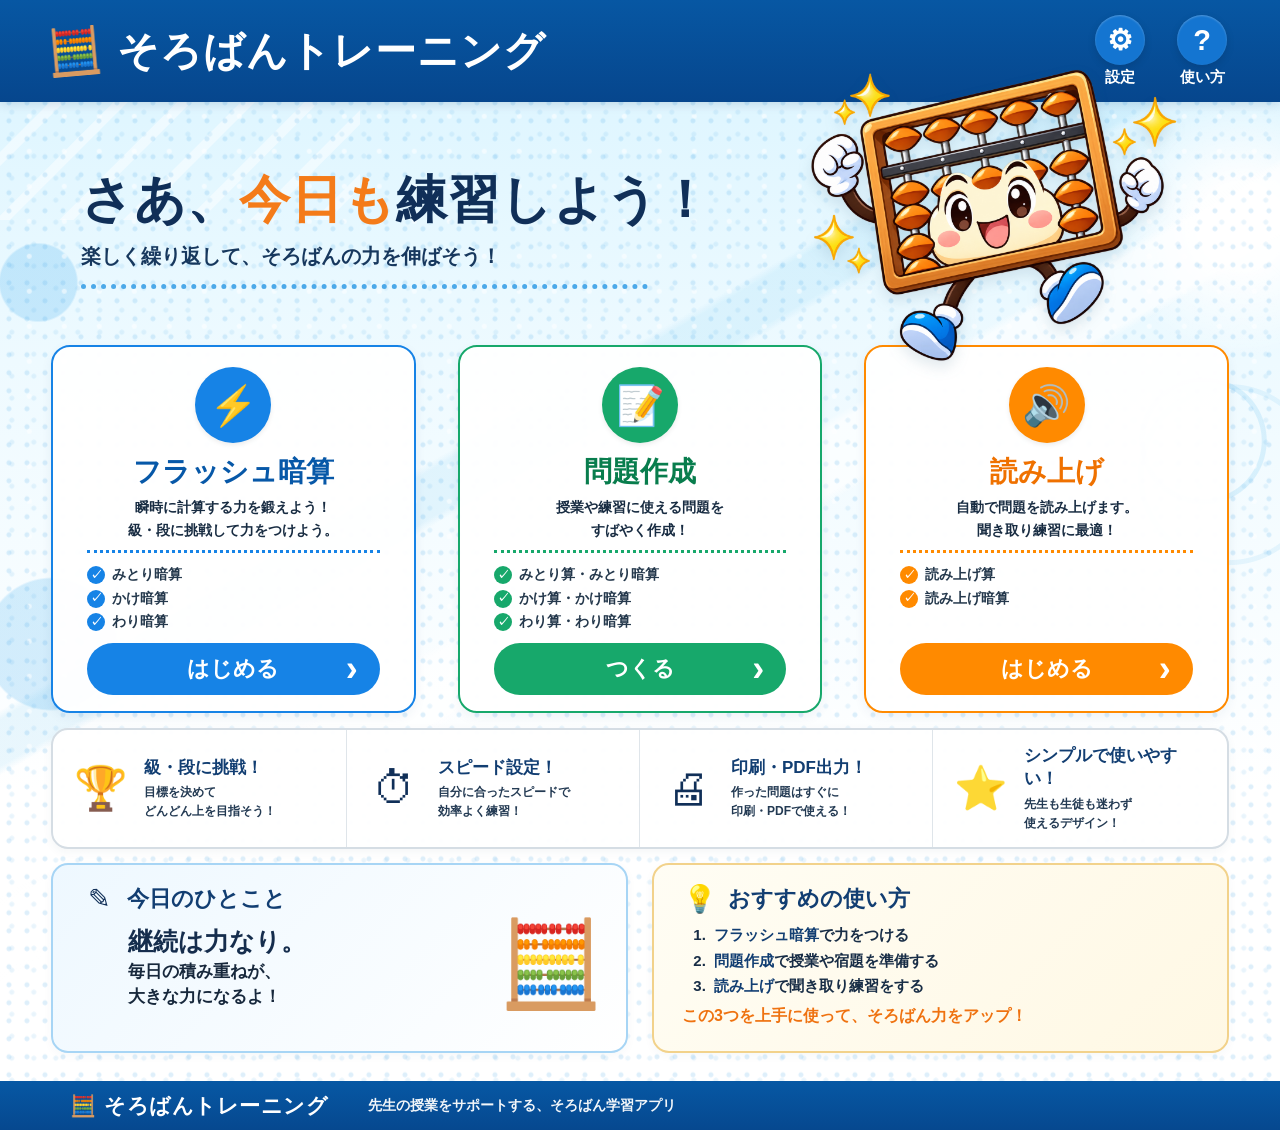
==== index.html @ 430383aa "最初のカードを かけ算 → わり算 → みとり算 に変更" ====
<!DOCTYPE html>
<html lang="ja">
<head>
  <meta charset="UTF-8">
  <meta name="viewport" content="width=device-width, initial-scale=1.0">

  <link rel="manifest" href="manifest.json">

  <title>そろばんトレーニング</title>

  <link rel="preload"
        href="assets/fonts/Soloburn.woff2"
        as="font"
        type="font/woff2"
        crossorigin>

  <link rel="stylesheet" href="css/common.css">
  <link rel="stylesheet" href="css/home.css">

  <link rel="stylesheet" href="css/flash/flash-select.css">
  <link rel="stylesheet" href="css/flash/flash-level.css">
  <link rel="stylesheet" href="css/flash/flash-app.css">
  <link rel="stylesheet" href="css/flash/flash-result.css">

  <link rel="stylesheet" href="css/problem/problem-print.css">
  <link rel="stylesheet" href="css/problem/problem-create.css">

  <link rel="stylesheet" href="css/reading/reading-select.css">
  <link rel="stylesheet" href="css/reading/reading-app.css">

  <link rel="stylesheet" href="css/celebration.css">
</head>

<body>

<!-- ==================================================
     HOME
================================================== -->
<div id="home">

  <!-- =========================
       ヘッダー
  ========================== -->
  <header class="home-header">

    <div class="logo-area">
      <div class="logo-icon">🧮</div>
      <div class="logo-text">そろばんトレーニング</div>
    </div>

    <div class="header-menu">

      <button class="header-menu-button" type="button">
        <span class="header-menu-icon">⚙</span>
        <span>設定</span>
      </button>

      <button class="header-menu-button" type="button">
        <span class="header-menu-icon">?</span>
        <span>使い方</span>
      </button>

    </div>

  </header>


  <!-- =========================
       メイン
  ========================== -->
  <main class="home-main">

    <!-- ヒーロー -->
    <section class="hero-section">

      <div class="hero-text">

        <h1>
          さあ、<span>今日も</span>練習しよう！
        </h1>

        <p>
          楽しく繰り返して、そろばんの力を伸ばそう！
        </p>

      </div>

      <!-- キャラクター -->
      <div class="hero-character" aria-hidden="true">
        <img
          src="assets/images/abacus-hero.png"
          alt="そろばんキャラクター"
          class="hero-character-image"
        >
      </div>

    </section>


    <!-- =========================
         3つのメインメニュー
    ========================== -->
    <section class="main-cards">


      <!-- フラッシュ暗算 -->
      <article class="main-card flash-card">

        <div class="card-icon flash-icon">
          ⚡
        </div>

        <h2>フラッシュ暗算</h2>

        <p class="card-lead">
          瞬時に計算する力を鍛えよう！<br>
          級・段に挑戦して力をつけよう。
        </p>

        <ul class="card-features">
          <li>みとり暗算</li>
          <li>かけ暗算</li>
          <li>わり暗算</li>
        </ul>

        <button class="main-card-button"
                type="button"
                onclick="goFlash()">
          <span>はじめる</span>
          <span class="arrow">›</span>
        </button>

      </article>


      <!-- 問題作成 -->
      <article class="main-card print-card">

        <div class="card-icon print-icon">
          📝
        </div>

        <h2>問題作成</h2>

        <p class="card-lead">
          授業や練習に使える問題を<br>
          すばやく作成！
        </p>

        <ul class="card-features">
          <li>みとり算・みとり暗算</li>
          <li>かけ算・かけ暗算</li>
          <li>わり算・わり暗算</li>
        </ul>

        <button class="main-card-button"
                type="button"
                onclick="goPrint()">
          <span>つくる</span>
          <span class="arrow">›</span>
        </button>

      </article>

      <!-- 読み上げ -->
      <article class="main-card read-card">

        <div class="card-icon read-icon">
          🔊
        </div>

        <h2>読み上げ</h2>

        <p class="card-lead">
          自動で問題を読み上げます。<br>
          聞き取り練習に最適！
        </p>

        <ul class="card-features">
          <li>読み上げ算</li>
          <li>読み上げ暗算</li>
        </ul>

        <button class="main-card-button"
                type="button"
                onclick="goRead()">
          <span>はじめる</span>
          <span class="arrow">›</span>
        </button>

      </article>

    </section>


    <!-- =========================
         4つの特徴
    ========================== -->
    <section class="feature-bar">

      <div class="feature-item">
        <div class="feature-icon">🏆</div>
        <div>
          <h3>級・段に挑戦！</h3>
          <p>目標を決めて<br>どんどん上を目指そう！</p>
        </div>
      </div>

      <div class="feature-item">
        <div class="feature-icon">⏱</div>
        <div>
          <h3>スピード設定！</h3>
          <p>自分に合ったスピードで<br>効率よく練習！</p>
        </div>
      </div>

      <div class="feature-item">
        <div class="feature-icon">🖨</div>
        <div>
          <h3>印刷・PDF出力！</h3>
          <p>作った問題はすぐに<br>印刷・PDFで使える！</p>
        </div>
      </div>

      <div class="feature-item">
        <div class="feature-icon">⭐</div>
        <div>
          <h3>シンプルで使いやすい！</h3>
          <p>先生も生徒も迷わず<br>使えるデザイン！</p>
        </div>
      </div>

    </section>


    <!-- =========================
         下部2パネル
    ========================== -->
    <section class="bottom-panels">


      <!-- 今日のひとこと -->
      <div class="bottom-panel message-panel">

        <div class="panel-title">
          <span class="panel-title-icon">✎</span>
          <h2>今日のひとこと</h2>
        </div>

        <div class="message-content">
          <p>
            継続は力なり。
          </p>

          <p>
            毎日の積み重ねが、<br>
            大きな力になるよ！
          </p>
        </div>

        <div class="small-character">
          🧮
        </div>

      </div>


      <!-- おすすめの使い方 -->
      <div class="bottom-panel recommend-panel">

        <div class="panel-title">
          <span class="panel-title-icon">💡</span>
          <h2>おすすめの使い方</h2>
        </div>

        <ol class="recommend-list">
          <li>
            <strong>フラッシュ暗算</strong>で力をつける
          </li>
          <li>
            <strong>問題作成</strong>で授業や宿題を準備する
          </li>
          <li>
            <strong>読み上げ</strong>で聞き取り練習をする
          </li>
        </ol>

        <p class="recommend-message">
          この3つを上手に使って、そろばん力をアップ！
        </p>

      </div>

    </section>

  </main>


  <!-- =========================
       フッター
  ========================== -->
  <footer class="home-footer">

    <div class="footer-logo">
      🧮
      <span>そろばんトレーニング</span>
    </div>

    <div class="footer-description">
      先生の授業をサポートする、そろばん学習アプリ
    </div>

  </footer>

</div>

<!-- ==================================================
     フラッシュ暗算 メニュー
================================================== -->

<div id="flashSelect" style="display:none;">

  <div class="flash-select-inner">

    <div class="flash-select-header">

      <div class="flash-select-icon">
        ⚡
      </div>

      <h1>フラッシュ暗算</h1>

      <p>
        瞬間的に数字を読み取り、<br>
        計算する力を鍛えよう！
      </p>

    </div>


    <!-- 3種目 -->

    <div class="flash-menu-cards">


      <!-- みとり算 -->

      <article class="flash-menu-card mitori-menu-card">

        <div class="flash-menu-icon">
          🧮
        </div>

        <h2>みとり暗算</h2>

        <p>
          大きな桁のみとり暗算に挑戦
        </p>

        <button
          type="button"
          onclick="selectType('mitori')">

          <span>はじめる</span>
          <span class="arrow">›</span>

        </button>

      </article>


      <!-- かけ算 -->

      <article class="flash-menu-card kake-menu-card">

        <div class="flash-menu-icon">
          ×
        </div>

        <h2>かけ暗算</h2>

        <p>
          大きな桁のかけ暗算に挑戦
        </p>

        <button
          type="button"
          onclick="selectType('kake')">

          <span>はじめる</span>
          <span class="arrow">›</span>

        </button>

      </article>


      <!-- わり算 -->

      <article class="flash-menu-card wari-menu-card">

        <div class="flash-menu-icon">
          ÷
        </div>

        <h2>わり暗算</h2>

        <p>
          大きな桁のわり暗算に挑戦
        </p>

        <button
          type="button"
          onclick="selectType('wari')">

          <span>はじめる</span>
          <span class="arrow">›</span>

        </button>

      </article>

    </div>

    <!-- ホームへ戻る -->

    <button
      type="button"
      class="flash-home-button"
      onclick="backHome()">

      ← ホームへ戻る

    </button>

  </div>

</div>

<!-- ==================================================
     問題作成 メニュー
================================================== -->

<div id="problemPrintSelect" style="display:none;">

  <div class="problem-print-inner">

    <!-- ヘッダー -->
    <div class="problem-print-header">

      <div class="problem-print-icon">
        📝
      </div>

      <h1>問題作成</h1>

      <p>
        作りたい問題を選んでください。<br>
        複数の問題をまとめて作成できます。
      </p>

    </div>

    <!-- ==================================================
         問題種目
    ================================================== -->

    <section class="problem-type-section">

      <div class="problem-type-cards">

        <!-- かけ算 -->
        <article
          class="problem-type-card"
          data-problem-type="kake">

          <button
            type="button"
            class="problem-type-card-button">

            <div class="problem-type-icon">
              ×
            </div>

            <div class="problem-type-text">
              <h2>かけ算・かけ暗算</h2>
              <p>かけ算・かけ暗算の問題作成</p>
            </div>

            <div class="problem-type-arrow">
              ›
            </div>

          </button>

          <div class="problem-type-detail">
          </div>

        </article>


        <!-- わり算 -->
        <article
          class="problem-type-card"
          data-problem-type="wari">

          <button
            type="button"
            class="problem-type-card-button">

            <div class="problem-type-icon">
              ÷
            </div>

            <div class="problem-type-text">
              <h2>わり算・わり暗算</h2>
              <p>わり算・わり暗算の問題作成</p>
            </div>

            <div class="problem-type-arrow">
              ›
            </div>

          </button>

          <div class="problem-type-detail">
          </div>

        </article>


        <!-- みとり算 -->
        <article
          class="problem-type-card"
          data-problem-type="mitori">

          <button
            type="button"
            class="problem-type-card-button">

            <div class="problem-type-icon">
              🧮
            </div>

            <div class="problem-type-text">
              <h2>みとり算・みとり暗算</h2>
              <p>みとり算・みとり暗算の問題作成</p>
            </div>

            <div class="problem-type-arrow">
              ›
            </div>

          </button>

          <div class="problem-type-detail">
          </div>

        </article>

      </div>

      <!-- 問題生成 -->

      <div class="problem-generate-area">

        <button
          type="button"
          id="problemGenerateButton"
          class="problem-generate-button">
          問題を生成する
        </button>

      </div>

    </section>

    <!-- ホームへ戻る -->

    <button
      type="button"
      class="problem-print-home-button"
      onclick="backHome()">

      ← ホームへ戻る

    </button>

  </div>

</div>

<!-- ==================================================
     読み上げ 設定画面
================================================== -->

<div id="readSelect" style="display:none;">

  <div class="read-select-inner">

    <!-- ヘッダー -->
    <div class="read-select-header">

      <div class="read-select-icon">
        🔊
      </div>

      <h1>読み上げ</h1>

      <p>
        聞く力と計算する力を鍛えよう！
      </p>

    </div>


    <!-- ==================================================
         種目
    ================================================== -->

    <section class="read-setting-section">

      <h2>種目</h2>

      <div class="read-choice-cards read-type-cards">

        <button
          type="button"
          class="read-choice-card selected"
          data-read-type="yomi">

          <span class="read-choice-title">
            🧮 読み上げ算
          </span>

          <span class="read-choice-description">
            そろばんで計算
          </span>

        </button>


        <button
          type="button"
          class="read-choice-card"
          data-read-type="yomiAnzan">

          <span class="read-choice-title">
            🧠 読み上げ暗算
          </span>

          <span class="read-choice-description">
            暗算で計算
          </span>

        </button>

      </div>

    </section>


    <!-- ==================================================
         計算方法
    ================================================== -->

    <section class="read-setting-section">

      <h2>計算方法</h2>

      <div class="read-choice-cards">

        <button
          type="button"
          class="read-choice-card"
          data-calculation="addition">

          <span class="read-choice-title">
            加算
          </span>

        </button>


        <button
          type="button"
          class="read-choice-card selected"
          data-calculation="mixed">

          <span class="read-choice-title">
            加減算
          </span>

        </button>

      </div>

    </section>

    <!-- ==================================================
         マイナス
    ================================================== -->

    <section class="read-setting-section">

      <h2>マイナス</h2>

      <div class="read-choice-cards">

        <button
          type="button"
          class="read-choice-card selected"
          data-negative-answer="false">

          <span class="read-choice-title">
            マイナスなし
          </span>

          <span class="read-choice-description">
            問題中も答えもマイナスになりません
          </span>

        </button>


        <button
          type="button"
          class="read-choice-card"
          data-negative-answer="true">

          <span class="read-choice-title">
            マイナスあり
          </span>

          <span class="read-choice-description">
            問題中・答えともにマイナスを許可
          </span>

        </button>

      </div>

    </section>

    <!-- ==================================================
         桁数
    ================================================== -->

    <section class="read-setting-section">

      <h2>桁数</h2>

      <div class="read-choice-cards">

        <button
          type="button"
          class="read-choice-card"
          data-digit-mode="same">

          <span class="read-choice-title">
            桁揃い
          </span>

          <span class="read-choice-description">
            すべて同じ桁
          </span>

        </button>


        <button
          type="button"
          class="read-choice-card selected"
          data-digit-mode="variable">

          <span class="read-choice-title">
            桁バラ
          </span>

          <span class="read-choice-description">
            桁数が変化
          </span>

        </button>

      </div>


      <!-- 桁揃い -->

      <div
        id="sameDigitSelect"
        class="digit-select-area"
        style="display:none;">

        <h3>桁を選択</h3>

        <div id="sameDigitButtons" class="digit-buttons">
          <!-- JavaScriptで1～16桁を生成 -->
        </div>

      </div>


      <!-- 桁バラ -->

      <div
        id="variableDigitSelect"
        class="digit-select-area">

        <h3>桁の範囲</h3>

        <div class="digit-range">

          <select id="minDigitSelect">
            <option value="1">1桁</option>
            <option value="2">2桁</option>
            <option value="3">3桁</option>
            <option value="4">4桁</option>
            <option value="5">5桁</option>
            <option value="6">6桁</option>
            <option value="7" selected>7桁</option>
            <option value="8">8桁</option>
            <option value="9">9桁</option>
            <option value="10">10桁</option>
            <option value="11">11桁</option>
            <option value="12">12桁</option>
            <option value="13">13桁</option>
            <option value="14">14桁</option>
            <option value="15">15桁</option>
            <option value="16">16桁</option>
          </select>

          <span>～</span>

          <select id="maxDigitSelect">
            <option value="1">1桁</option>
            <option value="2">2桁</option>
            <option value="3">3桁</option>
            <option value="4">4桁</option>
            <option value="5">5桁</option>
            <option value="6">6桁</option>
            <option value="7">7桁</option>
            <option value="8">8桁</option>
            <option value="9">9桁</option>
            <option value="10" selected>10桁</option>
            <option value="11">11桁</option>
            <option value="12">12桁</option>
            <option value="13">13桁</option>
            <option value="14">14桁</option>
            <option value="15">15桁</option>
            <option value="16">16桁</option>
          </select>

        </div>

      </div>

    </section>


    <!-- ==================================================
         口数
    ================================================== -->

    <section class="read-setting-section">

      <h2>口数</h2>

      <div class="read-choice-cards read-count-cards">

        <button type="button" class="read-choice-card" data-count="3">
          3口
        </button>

        <button type="button" class="read-choice-card" data-count="5">
          5口
        </button>

        <button type="button" class="read-choice-card" data-count="7">
          7口
        </button>

        <button type="button" class="read-choice-card" data-count="10">
          10口
        </button>

        <button type="button" class="read-choice-card selected" data-count="15">
          15口
        </button>

        <button type="button" class="read-choice-card" data-count="20">
          20口
        </button>

      </div>

    </section>


    <!-- ==================================================
         スピード
    ================================================== -->

    <section class="read-setting-section">

      <h2>スピード</h2>

      <div class="read-choice-cards read-speed-cards">

        <button type="button" class="read-choice-card" data-speed="1">
          <span class="read-choice-title">とてもゆっくり</span>
        </button>

        <button type="button" class="read-choice-card" data-speed="2">
          <span class="read-choice-title">ゆっくり</span>
        </button>

        <button type="button" class="read-choice-card selected" data-speed="3">
          <span class="read-choice-title">普通</span>
        </button>

        <button type="button" class="read-choice-card" data-speed="4">
          <span class="read-choice-title">速い</span>
        </button>

        <button type="button" class="read-choice-card" data-speed="5">
          <span class="read-choice-title">とても速い</span>
        </button>

      </div>

    </section>


    <!-- ==================================================
         今回の設定
    ================================================== -->

    <section class="read-summary">

      <h2>今回の設定</h2>

      <p id="readSettingSummary">
        読み上げ算・加減算・7～10桁・15口・普通
      </p>

    </section>


    <!-- ==================================================
         スタート
    ================================================== -->

    <button
      type="button"
      id="readStartButton"
      class="read-start-button">

      <span>スタート</span>
      <span class="arrow">›</span>

    </button>


    <!-- ホームへ戻る -->

    <button
      type="button"
      class="read-home-button"
      onclick="backHome()">

      ← ホームへ戻る

    </button>

  </div>

</div>

<!-- ==================================================
     レベル選択
     ※既存機能
================================================== -->
<div id="levelSelect" style="display:none;">

  <h2>級・段を選んでください</h2>

  <div id="levelButtons"></div>

</div>


<!-- ==================================================
     実行画面
     ※既存機能をそのまま維持
================================================== -->
<div id="app" style="display:none;">

  <!-- スマホ縦向き時の案内 -->
  <div id="orientationNotice" style="display:none;">
    <div class="orientation-icon">📱</div>
    <h2>スマホを横向きにしてください</h2>
    <p>フラッシュ暗算は横向きでプレイします。</p>
  </div>

  <div id="questionInfo"></div>

  <div id="questionTitle"></div>

  <div id="levelInfo"></div>

  <!-- 読み上げ条件表示 -->
  <div id="readingConditionDisplay"></div>

  <!-- 問題表示エリア -->
  <div id="problemArea">

    <div id="display"></div>

    <!-- 解答開始ボタン -->
    <button id="solveBtn" style="display:none;">
      解答する
    </button>

  </div>


  <!-- フラッシュ表示用 -->
  <div id="printArea"></div>


  <!-- 入力エリア -->
  <div id="answerArea" style="display:none;">

    <input id="answerInput" readonly>

    <div id="keypad">

      <button data-num="1">1</button>
      <button data-num="2">2</button>
      <button data-num="3">3</button>

      <button data-num="4">4</button>
      <button data-num="5">5</button>
      <button data-num="6">6</button>

      <button data-num="7">7</button>
      <button data-num="8">8</button>
      <button data-num="9">9</button>

      <button id="clear">C</button>
      <button data-num="0">0</button>
      <button id="minus">−</button>

      <button id="ok">← 決定</button>

    </div>

  </div>

  <!-- 判定結果 -->
  <div id="answerResult" style="display: none;">

    <div class="answer-result-cards">

      <!-- あなたの回答 -->
      <div class="answer-result-card answer-wrong">
        <div class="answer-result-label">あなたの回答</div>
        <div id="yourAnswer" class="answer-result-number"></div>
        <div class="answer-result-status">不正解</div>
      </div>

      <!-- 正解 -->
      <div class="answer-result-card answer-correct">
        <div class="answer-result-label">正解</div>
        <div id="correctAnswer" class="answer-result-number"></div>
        <div class="answer-result-status">正しい答え</div>
      </div>

    </div>

  </div>

  <!-- 正解時の専用表示 -->
  <div id="correctResult" style="display: none;">
    <div class="correct-result-title">正解！</div>
    <div class="correct-result-message">
      その調子！ 次の問題へ進もう
    </div>
  </div>

  <!-- 判定メッセージ（未入力・結果表示に使用） -->
  <p id="judge"></p>

  <!-- 不正解時の進行バー -->
  <div id="answerProgress">
    <div id="answerProgressBar"></div>
  </div>

  <!-- ホームへ戻る -->
  <button id="homeBtn" onclick="backHome()">
    ホームへ戻る
  </button>

</div>

<!-- ==================================================
     合格演出・最終結果画面
================================================== -->
<div id="passCelebration"
     class="pass-celebration"
     style="display:none;"
     aria-hidden="true">

  <div class="celebration-glow"></div>
  <div id="celebrationConfetti" class="celebration-confetti"></div>

  <div class="celebration-content">

    <div class="celebration-crown">
      <!-- 15問全問正解用 -->
      <img
        id="celebrationCrown"
        class="celebration-wreath"
        src="assets/images/celebration-crown.png"
        alt="豪華な黄金の王冠と月桂冠"
      >

      <!-- 10～14問正解用 -->
      <img
        id="celebrationTrophy"
        class="celebration-wreath celebration-trophy"
        src="assets/images/celebration-trophy.png"
        alt="ゴールドのトロフィー"
        style="display:none;"
      >
    </div>

    <div class="celebration-title">合格！</div>

    <div class="celebration-message">
      よく頑張りました！
    </div>

    <!-- 合格結果 -->
    <div class="celebration-result">

      <div class="celebration-result-item celebration-level-item">
        <div class="celebration-result-value celebration-level"
            id="celebrationLevel"></div>
        <div class="celebration-result-label">級・段位</div>
      </div>

      <div class="celebration-result-item">
        <div class="celebration-result-value"
             id="celebrationCorrectCount">15 / 15</div>
        <div class="celebration-result-label">正解数</div>
      </div>

      <div class="celebration-result-item">
        <div class="celebration-result-value"
             id="celebrationAccuracy">100%</div>
        <div class="celebration-result-label">正答率</div>
      </div>

    </div>
    
    <!-- ホームへ戻る -->
    <button type="button"
            id="celebrationHomeBtn"
            class="celebration-home-btn"
            onclick="closePassCelebration()">
      🏠 ホームに戻る
    </button>

  </div>
</div>


<!-- 読み上げ専用・最終結果画面 -->
<div id="readingCelebration" class="reading-celebration" style="display:none;" aria-hidden="true">
  <div class="reading-celebration-glow"></div>
  <div id="readingCelebrationParticles" class="reading-celebration-particles celebration-confetti"></div>

  <div class="reading-celebration-content">
    <div class="celebration-crown">
      <img
        id="readingCelebrationCrown"
        class="celebration-wreath"
        src="assets/images/celebration-crown.png"
        alt="黄金の王冠と月桂冠"
      >
      <img
        id="readingCelebrationTrophy"
        class="celebration-wreath celebration-trophy"
        src="assets/images/celebration-trophy.png"
        alt="ゴールドのトロフィー"
        style="display:none;"
      >
    </div>
    <div id="readingCelebrationTitle" class="reading-celebration-title">パーフェクト！</div>
    <div id="readingCelebrationMessage" class="reading-celebration-message">すばらしい挑戦です！</div>

    <div class="reading-celebration-results">
      <div class="reading-celebration-result">
        <div id="readingCelebrationScore" class="reading-celebration-value">15 / 15</div>
        <div class="reading-celebration-label">正解数</div>
      </div>
      <div class="reading-celebration-result">
        <div id="readingCelebrationRate" class="reading-celebration-value">100%</div>
        <div class="reading-celebration-label">正答率</div>
      </div>
    </div>

    <button type="button" class="reading-celebration-home" onclick="closeReadingCelebration()">
      🏠 ホームに戻る
    </button>
  </div>
</div>


<!-- ==================================================
     JavaScript
     ※ここは変更しない
================================================== -->
<script src="config/levelConfig.js"></script>
<script src="script.js"></script>
<script src="script-mul.js"></script>
<script src="script-div.js"></script>
<script src="js/reading/reading.js"></script>
<script src="js/celebration.js"></script>
<script src="js/problem/problem-create.js"></script>
<script src="js/problem/problem-kake.js"></script>
<script src="js/problem/problem-wari.js"></script>

<script>
  if ("serviceWorker" in navigator) {
    window.addEventListener("load", () => {
      navigator.serviceWorker.register("./service-worker.js");
    });
  }
</script>

</body>
</html>
---- css/common.css ----
/* =========================================================
   そろばんトレーニング
   共通CSS

   ・全画面共通の基本設定
   ・Soloburnフォント
   ・ボックスサイズ統一
   ・フォーム要素のフォント統一
========================================================= */


/* =========================================================
   Soloburn フォント
========================================================= */

@font-face {
  font-family: "Soloburn";

  src:
    url("../assets/fonts/Soloburn.woff2") format("woff2"),
    url("../assets/fonts/Soloburn.woff") format("woff");

  font-weight: normal;
  font-style: normal;
}


/* =========================================================
   ボックスサイズ
========================================================= */

* {
  box-sizing: border-box;
}


/* =========================================================
   HTML基本設定
========================================================= */

html {
  margin: 0;
  padding: 0;
}


/* =========================================================
   フォーム要素のフォント
========================================================= */

button,
input {
  font-family: inherit;
}

/* =====================================================
   全体（フラッシュ仕様）
===================================================== */

body {
  margin: 0;
  padding: 0;
  text-align: center;

  background-color: black;
  color: #00ff00;

  font-family: sans-serif;
}
---- css/home.css ----
/* =========================================================
   そろばんトレーニング
   HOME画面 CSS

   ・トップ画面全体
   ・背景
   ・水しぶき／波／光
   ・ヘッダー
   ・ロゴ
   ・ヘッダーメニュー
========================================================= */


/* =========================================================
   HOME 全体
========================================================= */

#home {
  min-height: 100vh;
  margin: 0;
  padding: 0;

  position: relative;
  overflow: hidden;

  color: #102f58;
  text-align: left;

  background:
    radial-gradient(
      circle at 3% 25%,
      rgba(93, 185, 242, 0.28) 0 38px,
      transparent 40px
    ),
    radial-gradient(
      circle at 97% 20%,
      rgba(255, 255, 255, 0.95) 0 45px,
      transparent 130px
    ),
    linear-gradient(
      180deg,
      #d9f4ff 0%,
      #eefaff 32%,
      #ffffff 70%,
      #ffffff 100%
    );
}


/* =========================================================
   HOME 背景装飾
   水しぶき・波・光
========================================================= */

#home::before {
  content: "";

  position: absolute;
  inset: 0;

  pointer-events: none;
  z-index: 0;

  background:
    /* 左上の斜め光 */
    repeating-linear-gradient(
      135deg,
      transparent 0 17px,
      rgba(255, 255, 255, 0.48) 18px 27px,
      transparent 28px 45px
    ) left top / 360px 220px no-repeat,

    /* 中央の水面 */
    linear-gradient(
      150deg,
      transparent 0 38%,
      rgba(97, 193, 239, 0.13) 38.5% 41%,
      transparent 41.5% 48%,
      rgba(255, 255, 255, 0.65) 48.5% 52%,
      transparent 52.5%
    ),

    /* 左下の水しぶき */
    radial-gradient(
      circle at 4% 57%,
      rgba(93, 185, 242, 0.25) 0 65px,
      transparent 67px
    ),

    radial-gradient(
      circle at 11% 43%,
      transparent 0 48px,
      rgba(255, 255, 255, 0.6) 49px 52px,
      transparent 53px
    ),

    /* 右側の波紋 */
    radial-gradient(
      circle at 94% 39%,
      transparent 0 58px,
      rgba(91, 187, 239, 0.18) 59px 63px,
      transparent 64px
    ),

    radial-gradient(
      circle at 96% 42%,
      transparent 0 85px,
      rgba(91, 187, 239, 0.12) 86px 90px,
      transparent 91px
    );
}


/* =========================================================
   HOME 小さな水滴・光
========================================================= */

#home::after {
  content: "";

  position: absolute;
  inset: 0;

  pointer-events: none;
  z-index: 0;

  opacity: 0.65;

  background:
    radial-gradient(
      circle,
      rgba(71, 166, 231, 0.28) 0 2px,
      transparent 3px
    ) 87% 23% / 18px 18px,

    radial-gradient(
      circle,
      rgba(71, 166, 231, 0.18) 0 2px,
      transparent 3px
    ) 91% 27% / 22px 22px,

    radial-gradient(
      circle,
      rgba(255, 255, 255, 0.85) 0 2px,
      transparent 3px
    ) 15% 25% / 35px 35px;
}


/* =========================================================
   HOME コンテンツを背景装飾より前面へ
========================================================= */

#home > * {
  position: relative;
  z-index: 1;
}


/* =========================================================
   HOME ヘッダー
========================================================= */

.home-header {
  width: 100%;
  min-height: 102px;

  display: flex;
  align-items: center;
  justify-content: space-between;

  padding: 0 3.5%;

  background:
    linear-gradient(
      180deg,
      #0757a3 0%,
      #06468d 100%
    );

  color: #ffffff;

  box-shadow:
    0 2px 10px rgba(0, 48, 96, 0.15);
}


/* =========================================================
   ロゴエリア
========================================================= */

.logo-area {
  display: flex;
  align-items: center;
  gap: 14px;
}


/* =========================================================
   ロゴアイコン
========================================================= */

.logo-icon {
  width: 58px;
  height: 58px;

  display: flex;
  align-items: center;
  justify-content: center;

  background: transparent;

  font-size: 45px;
  line-height: 1;

  transform: rotate(-5deg);
}


/* =========================================================
   ロゴ文字
========================================================= */

.logo-text {
  margin: 0;

  color: #ffffff;

  font-size: clamp(28px, 3.2vw, 46px);

  font-weight: 900;

  letter-spacing: 1px;
  line-height: 1;
}


/* =========================================================
   ヘッダーメニュー
========================================================= */

.header-menu {
  display: flex;
  align-items: center;
  gap: 16px;
}


/* =========================================================
   ヘッダーメニューボタン
========================================================= */

.header-menu-button {
  display: flex;
  flex-direction: column;
  align-items: center;
  justify-content: center;

  gap: 3px;

  min-width: 66px;

  margin: 0;
  padding: 0;

  background: transparent;

  color: #ffffff;

  border: none;
  border-radius: 0;

  font-size: 15px;
  font-weight: 800;

  cursor: pointer;

  transition:
    transform 0.15s ease,
    opacity 0.15s ease;
}


.header-menu-button:hover {
  background: transparent;
  border-color: transparent;

  opacity: 0.9;

  transform: translateY(-2px);
}


.header-menu-button:active {
  transform: scale(0.96);
}


/* =========================================================
   ヘッダーメニューアイコン
========================================================= */

.header-menu-icon {
  width: 50px;
  height: 50px;

  display: flex;
  align-items: center;
  justify-content: center;

  background: #1475d1;

  color: #ffffff;

  border-radius: 50%;

  font-size: 29px;
  font-weight: 900;

  line-height: 1;

  box-shadow:
    inset 0 1px 2px rgba(255, 255, 255, 0.25),
    0 3px 8px rgba(0, 0, 0, 0.12);
}

/* =========================================================
   HOME メイン
========================================================= */

.home-main {
  width: min(1240px, 92%);

  margin: 0 auto;

  padding: 25px 0 15px;
}


/* =========================================================
   HOME ヒーロー
========================================================= */

.hero-section {
  position: relative;

  min-height: 200px;

  display: flex;
  align-items: center;

  margin-bottom: 18px;

  padding: 22px 30px;

  overflow: visible;

  background: transparent;

  border: none;
  border-radius: 0;

  box-shadow: none;
}


/* =========================================================
   ヒーローテキスト
========================================================= */

.hero-text {
  position: relative;

  z-index: 3;

  max-width: 650px;

  padding-top: 3px;
}


.hero-text h1 {
  margin: 0 0 8px;

  color: #102f58;

  font-size: clamp(34px, 4vw, 51px);

  font-weight: 900;

  line-height: 1.25;

  letter-spacing: 1px;
}


.hero-text h1 span {
  color: #f47b19;
}


.hero-text p {
  margin: 0;

  color: #17385e;

  font-size: 20px;

  font-weight: 700;

  line-height: 1.6;
}


/* =========================================================
   ヒーロー下の点線
========================================================= */

.hero-text::after {
  content: "";

  display: block;

  width: 630px;
  max-width: 90%;

  margin-top: 12px;

  border-bottom: 5px dotted #4ca9e9;
}


/* =========================================================
   ヒーロー キャラクター
========================================================= */

.hero-character {
  position: absolute;

  right: 12px;
  bottom: -40px;

  width: 450px;

  pointer-events: none;

  z-index: 4;
}


.hero-character-image {
  display: block;

  width: 100%;
  height: auto;

  object-fit: contain;

  filter:
    drop-shadow(
      0 7px 7px rgba(38, 91, 126, 0.13)
    );
}


/* =========================================================
   HOME メイン3カード
========================================================= */

.main-cards {
  display: grid;

  grid-template-columns:
    repeat(3, minmax(0, 1fr));

  gap: 42px;

  margin-bottom: 15px;
}


/* =========================================================
   メインカード共通
========================================================= */

.main-card {
  position: relative;

  min-height: 365px;

  display: flex;
  flex-direction: column;

  padding: 20px 34px 16px;

  background: rgba(255, 255, 255, 0.97);

  border: 2px solid;

  border-radius: 19px;

  box-shadow:
    0 4px 12px rgba(29, 76, 112, 0.06);

  transition:
    transform 0.2s ease,
    box-shadow 0.2s ease;
}


.main-card:hover {
  transform: translateY(-3px);

  box-shadow:
    0 9px 20px rgba(29, 76, 112, 0.12);
}

/* =========================================================
   HOME メインカード
   カードごとの色設定
========================================================= */

.flash-card {
  border-color: #1683e6;
}


.print-card {
  border-color: #17a86b;
}


.read-card {
  border-color: #ff8a00;
}


/* =========================================================
   HOME カードアイコン
========================================================= */

.card-icon {
  width: 76px;
  height: 76px;

  display: flex;
  align-items: center;
  justify-content: center;

  margin: 0 auto 10px;

  border-radius: 50%;

  color: #ffffff;

  font-size: 39px;
  line-height: 1;

  box-shadow:
    0 2px 5px rgba(0, 0, 0, 0.08);
}


.flash-icon {
  background: #1683e6;
}


.print-icon {
  background: #17a86b;
}


.read-icon {
  background: #ff8a00;
}


/* =========================================================
   HOME カード見出し
========================================================= */

.main-card h2 {
  margin: 0 0 5px;

  text-align: center;

  font-size: 28px;

  font-weight: 900;

  line-height: 1.35;
}


.flash-card h2 {
  color: #0758a8;
}


.print-card h2 {
  color: #087d4d;
}


.read-card h2 {
  color: #ef7100;
}


/* =========================================================
   HOME カード説明
========================================================= */

.card-lead {
  min-height: 52px;

  margin: 0 0 7px;

  text-align: center;

  color: #182c42;

  font-size: 14px;

  font-weight: 600;

  line-height: 1.65;
}


/* =========================================================
   HOME カード説明下の点線
========================================================= */

.card-lead::after {
  content: "";

  display: block;

  margin: 8px auto 0;

  width: 100%;

  border-bottom: 3px dotted;
}


.flash-card .card-lead::after {
  border-color: #1683e6;
}


.print-card .card-lead::after {
  border-color: #17a86b;
}


.read-card .card-lead::after {
  border-color: #ff8a00;
}


/* =========================================================
   HOME カード項目
========================================================= */

.card-features {
  display: flex;
  flex-direction: column;
  gap: 2px;
  margin: 4px 0 10px;
  padding: 0;
  list-style: none;
}


.print-card .card-features {
  display: flex;
  flex-direction: column;
  gap: 2px;
}

.card-features li {
  position: relative;

  padding: 0 0 0 25px;

  background: transparent;

  color: #24384c;

  border-radius: 0;

  font-size: 14px;

  font-weight: 700;

  line-height: 1.55;
}


/* =========================================================
   HOME カード項目のチェックマーク
========================================================= */

.card-features li::before {
  content: "✓";

  position: absolute;

  left: 0;
  top: 50%;

  width: 18px;
  height: 18px;

  display: flex;
  align-items: center;
  justify-content: center;

  transform: translateY(-50%);

  border-radius: 50%;

  color: #ffffff;

  font-size: 12px;
  font-weight: 900;
}


.flash-card .card-features li::before {
  background: #1683e6;
}


.print-card .card-features li::before {
  background: #17a86b;
}


.read-card .card-features li::before {
  background: #ff8a00;
}


/* =========================================================
   HOME カードボタン
========================================================= */

.main-card-button {
  width: 100%;

  display: flex;
  align-items: center;
  justify-content: center;

  position: relative;

  margin: auto 0 0;

  padding: 11px 18px;

  color: #ffffff;

  border: none;

  border-radius: 28px;

  font-size: 22px;

  font-weight: 900;

  cursor: pointer;

  transition:
    transform 0.15s ease,
    opacity 0.15s ease;
}


.main-card-button:hover {
  opacity: 0.92;

  transform: translateY(-1px);
}


.main-card-button:active {
  transform: scale(0.98);
}


/* =========================================================
   HOME カードボタンの色
========================================================= */

.flash-card .main-card-button {
  background: #1683e6;
}


.print-card .main-card-button {
  background: #17a86b;
}


.read-card .main-card-button {
  background: #ff8a00;
}


/* =========================================================
   HOME カード右矢印
========================================================= */

.arrow {
  position: absolute;

  right: 22px;

  font-size: 36px;

  line-height: 0.8;
}

/* =========================================================
   HOME 4つの特徴
========================================================= */

.feature-bar {
  display: grid;

  grid-template-columns:
    repeat(4, minmax(0, 1fr));

  margin-bottom: 14px;

  overflow: hidden;

  background: rgba(255, 255, 255, 0.97);

  border: 2px solid #d5dde4;

  border-radius: 17px;

  box-shadow:
    0 3px 10px rgba(35, 74, 105, 0.05);
}


.feature-item {
  min-height: 112px;

  display: flex;
  align-items: center;

  gap: 13px;

  padding: 15px 18px;

  border-right: 1px solid #dfe5ea;
}


.feature-item:last-child {
  border-right: none;
}


.feature-icon {
  width: 60px;
  height: 60px;

  flex: 0 0 60px;

  display: flex;
  align-items: center;
  justify-content: center;

  background: transparent;

  border-radius: 0;

  font-size: 43px;

  line-height: 1;
}


.feature-item h3 {
  margin: 0 0 4px;

  color: #123e72;

  font-size: 17px;

  font-weight: 900;

  line-height: 1.35;
}


.feature-item p {
  margin: 0;

  color: #233a53;

  font-size: 12px;

  font-weight: 600;

  line-height: 1.55;
}


/* =========================================================
   HOME 下部パネル
========================================================= */

.bottom-panels {
  display: grid;

  grid-template-columns:
    1fr 1fr;

  gap: 24px;

  margin-bottom: 13px;
}


.bottom-panel {
  position: relative;

  min-height: 190px;

  padding: 16px 28px;

  background: #ffffff;

  border: 2px solid;

  border-radius: 17px;

  overflow: hidden;

  box-shadow:
    0 3px 10px rgba(35, 74, 105, 0.04);
}


.message-panel {
  background:
    linear-gradient(
      135deg,
      #eef8ff 0%,
      #ffffff 100%
    );

  border-color: #a7d5f5;
}


.recommend-panel {
  background:
    linear-gradient(
      135deg,
      #fffdf4 0%,
      #fff8e4 100%
    );

  border-color: #f2d28b;
}


/* =========================================================
   HOME 下部パネルタイトル
========================================================= */

.panel-title {
  display: flex;
  align-items: center;

  gap: 10px;

  margin-bottom: 5px;
}


.panel-title-icon {
  width: 36px;
  height: 36px;

  display: flex;
  align-items: center;
  justify-content: center;

  background: transparent;

  border-radius: 0;

  font-size: 27px;

  line-height: 1;
}


.panel-title h2 {
  margin: 0;

  color: #123e72;

  font-size: 22px;

  font-weight: 900;
}

/* =========================================================
   HOME「今日のひとこと」
========================================================= */

.message-content {
  position: relative;

  z-index: 2;

  padding-left: 47px;
}


.message-content p {
  margin: 2px 0;

  color: #17283c;

  font-size: 17px;

  font-weight: 700;

  line-height: 1.45;
}


/* 今日のひとこと本文はSoloburnフォントを使用 */
.message-content p:first-child {
  margin-top: 4px;

  color: #152d4d;

  font-family:
    "Soloburn",
    sans-serif;

  font-size: 25px;

  font-weight: 800;
}


/* =========================================================
   HOME 下部キャラクター
========================================================= */

.small-character {
  position: absolute;

  right: 22px;
  bottom: 45px;

  font-size: 85px;

  line-height: 1;

  z-index: 1;
}


/* =========================================================
   HOME「おすすめの使い方」
========================================================= */

.recommend-list {
  margin: 0 0 5px;

  padding-left: 28px;

  color: #182d46;

  font-size: 15px;

  font-weight: 700;

  line-height: 1.7;
}


.recommend-list li {
  padding-left: 4px;
}


.recommend-list strong {
  color: #123e72;
}


.recommend-message {
  margin: 0;

  color: #ef7210;

  font-size: 16px;

  font-weight: 900;

  line-height: 1.5;
}


/* =========================================================
   HOME フッター
========================================================= */

.home-footer {
  min-height: 49px;

  display: flex;
  align-items: center;
  justify-content: flex-start;

  gap: 40px;

  padding: 7px 5.5%;

  background:
    linear-gradient(
      180deg,
      #0758a4 0%,
      #06488f 100%
    );

  color: #ffffff;
}


.footer-logo {
  display: flex;
  align-items: center;

  gap: 8px;

  font-size: 21px;

  font-weight: 900;
}


.footer-logo span {
  letter-spacing: 0.5px;
}


.footer-description {
  font-size: 14px;

  font-weight: 600;

  opacity: 0.95;
}

/* =====================================================
   HOME表示中だけbodyをHOME用にする
===================================================== */

body:has(#home:not([style*="display: none"])) {
  background:
    linear-gradient(
      180deg,
      #f4fbff 0%,
      #ffffff 45%,
      #f4f9fc 100%
    );

  color: #294257;

  padding: 0;

  text-align: left;
}

/* =====================================================
   HOME レスポンシブ
   900px以下
===================================================== */

@media (max-width: 900px) {

  .home-header {
    padding: 0 4%;
  }


  .home-main {
    width: 94%;

    padding-top: 25px;
  }


  .hero-section {
    padding: 35px;

    min-height: 230px;
  }


  .hero-character {
    right: 15px;

    transform: scale(0.8);

    transform-origin: bottom right;

    opacity: 0.75;
  }


  .main-cards {
    grid-template-columns: 1fr;
  }


  .main-card {
    min-height: auto;
  }


  .feature-bar {
    grid-template-columns:
      repeat(2, 1fr);
  }


  .feature-item:nth-child(2) {
    border-right: none;
  }


  .feature-item:nth-child(-n + 2) {
    border-bottom: 1px solid #e6edf2;
  }


  .bottom-panels {
    grid-template-columns: 1fr;
  }

}


/* =====================================================
   HOME レスポンシブ
   600px以下
===================================================== */

@media (max-width: 600px) {

  .home-header {
    min-height: 72px;

    padding: 12px 4%;
  }


  .logo-text {
    font-size: 16px;

    white-space: nowrap;
  }


  .logo-icon {
    width: 39px;
    height: 39px;

    font-size: 22px;
  }


  .header-menu {
    gap: 3px;
  }


  .header-menu-button {
    padding: 7px 9px;

    font-size: 12px;
  }


  .header-menu-icon {
    font-size: 14px;
  }


  .hero-section {
    min-height: 260px;

    padding: 28px 23px;
  }


  .hero-text h1 {
    font-size: 29px;
  }


  .hero-text p {
    font-size: 13px;
  }


  .hero-character {
    right: -45px;

    bottom: -45px;

    transform: scale(0.50);

    opacity: 0.55;
  }


  .main-card {
    padding: 25px;
  }


  .feature-bar {
    grid-template-columns: 1fr;
  }


  .feature-item {
    border-right: none;

    border-bottom: 1px solid #e6edf2;
  }


  .feature-item:last-child {
    border-bottom: none;
  }


  .bottom-panel {
    padding: 23px;
  }


  .home-footer {
    flex-direction: column;

    gap: 8px;

    text-align: center;
  }

}
---- css/flash/flash-select.css ----
/* =========================================================
   そろばんトレーニング
   フラッシュ暗算 種目選択画面

   ・HOME画面のデザインを継承
   ・水しぶき／光の背景
   ・明るく爽やかな配色
   ・3種目を大きなカードで表示
   ・スマホ対応
========================================================= */


/* =========================================================
   フラッシュ暗算画面 全体
========================================================= */

#flashSelect {
  min-height: 100vh;

  margin: -20px;
  padding: 0 20px 45px;

  position: relative;
  overflow: hidden;

  box-sizing: border-box;

  color: #102f58;
  text-align: center;

  background:
    radial-gradient(
      circle at 3% 25%,
      rgba(93, 185, 242, 0.28) 0 38px,
      transparent 40px
    ),

    radial-gradient(
      circle at 97% 20%,
      rgba(255, 255, 255, 0.95) 0 45px,
      transparent 130px
    ),

    linear-gradient(
      180deg,
      #d9f4ff 0%,
      #eefaff 32%,
      #ffffff 70%,
      #ffffff 100%
    );
}


/* =========================================================
   背景装飾
   水しぶき・波・光
========================================================= */

#flashSelect::before {
  content: "";

  position: absolute;
  inset: 0;

  pointer-events: none;
  z-index: 0;

  background:
    repeating-linear-gradient(
      135deg,
      transparent 0 17px,
      rgba(255, 255, 255, 0.48) 18px 27px,
      transparent 28px 45px
    ) left top / 360px 220px no-repeat,

    linear-gradient(
      150deg,
      transparent 0 38%,
      rgba(97, 193, 239, 0.13) 38.5% 41%,
      transparent 41.5% 48%,
      rgba(255, 255, 255, 0.65) 48.5% 52%,
      transparent 52.5%
    ),

    radial-gradient(
      circle at 4% 57%,
      rgba(93, 185, 242, 0.25) 0 65px,
      transparent 67px
    ),

    radial-gradient(
      circle at 11% 43%,
      transparent 0 48px,
      rgba(255, 255, 255, 0.6) 49px 52px,
      transparent 53px
    ),

    radial-gradient(
      circle at 94% 39%,
      transparent 0 58px,
      rgba(91, 187, 239, 0.18) 59px 63px,
      transparent 64px
    ),

    radial-gradient(
      circle at 96% 42%,
      transparent 0 85px,
      rgba(91, 187, 239, 0.12) 86px 90px,
      transparent 91px
    );
}


/* =========================================================
   小さな水滴・光
========================================================= */

#flashSelect::after {
  content: "";

  position: absolute;
  inset: 0;

  pointer-events: none;
  z-index: 0;

  opacity: 0.65;

  background:
    radial-gradient(
      circle,
      rgba(71, 166, 231, 0.28) 0 2px,
      transparent 3px
    ) 87% 23% / 18px 18px,

    radial-gradient(
      circle,
      rgba(71, 166, 231, 0.18) 0 2px,
      transparent 3px
    ) 91% 27% / 22px 22px,

    radial-gradient(
      circle,
      rgba(255, 255, 255, 0.85) 0 2px,
      transparent 3px
    ) 15% 25% / 35px 35px;
}


/* =========================================================
   コンテンツを背景より前面へ
========================================================= */

#flashSelect > * {
  position: relative;
  z-index: 1;
}


/* =========================================================
   メインコンテンツ
========================================================= */

.flash-select-inner {
  width: min(1180px, 94%);

  margin: 0 auto;
  padding-top: 42px;
}


/* =========================================================
   ヘッダー
========================================================= */

.flash-select-header {
  margin-bottom: 38px;

  text-align: center;
}


/* =========================================================
   タイトルアイコン
========================================================= */

.flash-select-icon {
  width: 76px;
  height: 76px;

  margin: 0 auto 16px;

  display: flex;
  align-items: center;
  justify-content: center;

  background:
    linear-gradient(
      145deg,
      #fff5df 0%,
      #ffe8bb 100%
    );

  color: #efa13a;

  border-radius: 22px;

  font-size: 40px;
  line-height: 1;

  box-shadow:
    0 8px 20px rgba(41, 76, 105, 0.10),
    inset 0 1px 2px rgba(255, 255, 255, 0.8);
}


/* =========================================================
   タイトル
========================================================= */

.flash-select-header h1 {
  margin: 0 0 10px;

  color: #0757a3;

  font-size: clamp(32px, 4vw, 46px);

  font-weight: 900;

  letter-spacing: 1px;

  line-height: 1.25;
}


/* =========================================================
   説明文
========================================================= */

.flash-select-header p {
  margin: 0;

  color: #58758b;

  font-size: 16px;

  font-weight: 600;

  line-height: 1.8;
}


/* =========================================================
   3種目カード
========================================================= */

.flash-menu-cards {
  display: grid;

  grid-template-columns:
    repeat(3, minmax(0, 1fr));

  gap: 42px;

  width: 100%;

  margin: 0 auto 30px;
}


/* =========================================================
   種目カード
   HOMEのメインカードと同じデザイン
========================================================= */

.flash-menu-card {
  position: relative;

  min-height: 365px;

  display: flex;

  flex-direction: column;

  align-items: center;

  padding: 20px 34px 16px;

  box-sizing: border-box;

  background: rgba(255, 255, 255, 0.97);

  border: 2px solid;

  border-radius: 19px;

  box-shadow:
    0 4px 12px rgba(29, 76, 112, 0.06);

  transition:
    transform 0.2s ease,
    box-shadow 0.2s ease;
}


.flash-menu-card:hover {
  transform: translateY(-3px);

  box-shadow:
    0 9px 20px rgba(29, 76, 112, 0.12);
}


/* =========================================================
   みとり算カード
========================================================= */

.mitori-menu-card {
  border-color: #ff8a00;
}


/* =========================================================
   かけ算カード
========================================================= */

.kake-menu-card {
  border-color: #1683e6;
}


/* =========================================================
   わり算カード
========================================================= */

.wari-menu-card {
  border-color: #17a86b;
}


/* =========================================================
   種目アイコン
========================================================= */

.flash-menu-icon {
  width: 86px;
  height: 86px;

  display: flex;
  align-items: center;
  justify-content: center;

  margin-bottom: 20px;

  border-radius: 24px;

  font-size: 42px;

  font-weight: 900;

  line-height: 1;

  box-shadow:
    inset 0 1px 2px rgba(255, 255, 255, 0.8);
}


/* =========================================================
   みとり算
========================================================= */

.mitori-menu-card .flash-menu-icon {
  background:
    linear-gradient(
      145deg,
      #fff5df 0%,
      #ffe5b5 100%
    );

  color: #efa13a;
}


/* =========================================================
   かけ算
========================================================= */

.kake-menu-card .flash-menu-icon {
  background:
    linear-gradient(
      145deg,
      #eaf8ff 0%,
      #d8f0ff 100%
    );

  color: #2998d5;
}


/* =========================================================
   わり算
========================================================= */

.wari-menu-card .flash-menu-icon {
  background:
    linear-gradient(
      145deg,
      #effaf1 0%,
      #ddf3e2 100%
    );

  color: #58a96a;
}


/* =========================================================
   種目タイトル
========================================================= */

.flash-menu-card h2 {
  margin: 0 0 10px;

  color: #173f67;

  font-size: 26px;

  font-weight: 900;

  line-height: 1.35;
}


/* =========================================================
   種目説明
========================================================= */

.flash-menu-card p {
  margin: 0 0 28px;

  color: #698092;

  font-size: 15px;

  font-weight: 600;

  line-height: 1.7;
}


/* =========================================================
   はじめるボタン
========================================================= */

.flash-menu-card button {
  width: 100%;

  min-height: 52px;

  display: flex;
  align-items: center;
  justify-content: space-between;

  margin: auto 0 0;

  padding: 12px 18px;

  box-sizing: border-box;

  color: #ffffff;

  border: none;

  border-radius: 14px;

  font-size: 16px;

  font-weight: 800;

  cursor: pointer;

  box-shadow:
    0 4px 10px rgba(41, 76, 105, 0.12);

  transition:
    transform 0.15s ease,
    box-shadow 0.15s ease,
    opacity 0.15s ease;
}


/* =========================================================
   みとり算ボタン
========================================================= */

.mitori-menu-card button {
  background:
    linear-gradient(
      180deg,
      #f5ad4c 0%,
      #efa13a 100%
    );
}


/* =========================================================
   かけ算ボタン
========================================================= */

.kake-menu-card button {
  background:
    linear-gradient(
      180deg,
      #3da8df 0%,
      #2998d5 100%
    );
}


/* =========================================================
   わり算ボタン
========================================================= */

.wari-menu-card button {
  background:
    linear-gradient(
      180deg,
      #69b978 0%,
      #58a96a 100%
    );
}


/* =========================================================
   ボタン ホバー
========================================================= */

.flash-menu-card button:hover {
  opacity: 1;

  transform: translateY(-2px);

  box-shadow:
    0 7px 15px rgba(41, 76, 105, 0.18);
}


/* =========================================================
   ボタン クリック
========================================================= */

.flash-menu-card button:active {
  transform: translateY(1px) scale(0.98);

  box-shadow:
    0 3px 7px rgba(41, 76, 105, 0.12);
}


/* =========================================================
   矢印
========================================================= */

.flash-menu-card button .arrow {
  font-size: 28px;

  font-weight: 400;

  line-height: 0.8;
}


/* =========================================================
   ホームへ戻る
========================================================= */

.flash-home-button {
  display: inline-flex;

  align-items: center;
  justify-content: center;

  min-height: 42px;

  margin: 0 auto;

  padding: 8px 18px;

  background: rgba(255, 255, 255, 0.55) !important;

  color: #527187 !important;

  border: 1px solid rgba(82, 113, 135, 0.18) !important;

  border-radius: 12px !important;

  font-size: 14px !important;

  font-weight: 700;

  cursor: pointer;

  transition:
    background 0.15s ease,
    color 0.15s ease,
    transform 0.15s ease;
}


.flash-home-button:hover {
  background: rgba(255, 255, 255, 0.9) !important;

  color: #168dc4 !important;

  transform: translateY(-1px);
}


/* =========================================================
   タブレット
========================================================= */

@media (max-width: 900px) {

  .flash-select-inner {
    width: min(700px, 94%);
  }


  .flash-menu-cards {
    grid-template-columns: 1fr 1fr;

    gap: 18px;
  }


  .flash-menu-card {
    min-height: 300px;
  }


  .flash-menu-card:last-child {
    grid-column: 1 / -1;

    width: min(340px, 100%);

    justify-self: center;
  }

}


/* =========================================================
   スマートフォン
========================================================= */

@media (max-width: 600px) {

  #flashSelect {
    padding: 0 12px 30px;
  }


  .flash-select-inner {
    width: 94%;

    padding-top: 30px;
  }


  .flash-select-header {
    margin-bottom: 25px;
  }


  .flash-select-icon {
    width: 62px;
    height: 62px;

    margin-bottom: 12px;

    border-radius: 18px;

    font-size: 32px;
  }


  .flash-select-header h1 {
    font-size: 30px;
  }


  .flash-select-header p {
    font-size: 13px;
  }


  .flash-menu-cards {
    grid-template-columns: 1fr;

    gap: 15px;

    margin-bottom: 24px;
  }


  .flash-menu-card {
    min-height: 245px;

    padding: 24px 22px 22px;

    border-radius: 22px;
  }


  .flash-menu-card:last-child {
    width: 100%;
  }


  .flash-menu-icon {
    width: 68px;
    height: 68px;

    margin-bottom: 14px;

    border-radius: 19px;

    font-size: 34px;
  }


  .flash-menu-card h2 {
    margin-bottom: 7px;

    font-size: 22px;
  }


  .flash-menu-card p {
    margin-bottom: 20px;

    font-size: 13px;
  }


  .flash-menu-card button {
    min-height: 48px;

    padding: 10px 16px;

    border-radius: 13px;

    font-size: 15px;
  }


  .flash-menu-card button .arrow {
    font-size: 25px;
  }

}


/* =========================================================
   スマートフォン 横向き
========================================================= */

@media screen and (max-width: 900px) and (orientation: landscape) {

  #flashSelect {
    padding-bottom: 25px;
  }


  .flash-select-inner {
    padding-top: 20px;
  }


  .flash-select-header {
    margin-bottom: 20px;
  }


  .flash-select-icon {
    width: 52px;
    height: 52px;

    margin-bottom: 8px;

    border-radius: 15px;

    font-size: 27px;
  }


  .flash-select-header h1 {
    font-size: 28px;

    margin-bottom: 5px;
  }


  .flash-select-header p {
    font-size: 12px;

    line-height: 1.5;
  }


  .flash-menu-cards {
    grid-template-columns: repeat(3, 1fr);

    gap: 12px;
  }


  .flash-menu-card {
    min-height: 210px;

    padding: 18px 15px;

    border-radius: 18px;
  }


  .flash-menu-icon {
    width: 55px;
    height: 55px;

    margin-bottom: 10px;

    border-radius: 16px;

    font-size: 28px;
  }


  .flash-menu-card h2 {
    font-size: 19px;

    margin-bottom: 5px;
  }


  .flash-menu-card p {
    margin-bottom: 12px;

    font-size: 11px;
  }


  .flash-menu-card button {
    min-height: 40px;

    padding: 7px 12px;

    border-radius: 10px;

    font-size: 13px;
  }

  .flash-menu-card button .arrow {
    font-size: 22px;
  }

}
---- css/flash/flash-level.css ----
/* =====================================================
   レベル選択
   TOP画面と統一したデザイン
===================================================== */

#levelSelect {
  min-height: 100vh;
  box-sizing: border-box;

  margin: 0;
  padding: 50px 20px 70px;

  text-align: center;

  color: #102f58;

  background:
    radial-gradient(
      circle at 15% 20%,
      rgba(76, 169, 233, 0.18),
      transparent 28%
    ),
    radial-gradient(
      circle at 85% 75%,
      rgba(35, 127, 176, 0.12),
      transparent 30%
    ),
    linear-gradient(
      135deg,
      #d9f4ff 0%,
      #ffffff 48%,
      #eefaff 100%
    );

  position: relative;
  overflow: hidden;
}


/* =====================================================
   装飾
===================================================== */

#levelSelect::before {
  content: "";

  position: absolute;
  inset: 0;

  background:
    repeating-linear-gradient(
      -25deg,
      rgba(255, 255, 255, 0.35) 0,
      rgba(255, 255, 255, 0.35) 2px,
      transparent 2px,
      transparent 34px
    );

  pointer-events: none;
}


/* =====================================================
   見出し
===================================================== */

#levelSelect h2 {
  position: relative;
  z-index: 1;

  margin: 0 0 35px;

  color: #0757a3;

  font-size: clamp(26px, 4vw, 38px);
  font-weight: 800;

  letter-spacing: 0.08em;

  text-shadow:
    0 2px 0 rgba(255, 255, 255, 0.9);
}


/* =====================================================
   レベルボタンエリア
===================================================== */

#levelButtons {
  position: relative;
  z-index: 1;

  width: min(1000px, 94%);
  margin: 0 auto;

  display: grid;

  grid-template-columns: repeat(2, minmax(280px, 1fr));

  gap: 16px;
}


/* =====================================================
   レベルボタン
===================================================== */

#levelButtons button {
  width: 100%;
  min-height: 82px;

  padding: 16px 22px;

  box-sizing: border-box;

  display: flex;
  align-items: center;
  justify-content: space-between;

  gap: 20px;

  border: 2px solid #8bc8ed;
  border-radius: 14px;

  background:
    linear-gradient(
      135deg,
      #ffffff 0%,
      #f4fbff 100%
    );

  color: #102f58;

  box-shadow:
    0 5px 12px rgba(7, 87, 163, 0.12);

  cursor: pointer;

  transition:
    transform 0.18s ease,
    box-shadow 0.18s ease,
    border-color 0.18s ease,
    background 0.18s ease;
}


/* =====================================================
   ホバー
===================================================== */

#levelButtons button:hover {
  transform: translateY(-3px);

  border-color: #237fb0;

  background:
    linear-gradient(
      135deg,
      #ffffff 0%,
      #e8f7ff 100%
    );

  box-shadow:
    0 9px 20px rgba(7, 87, 163, 0.20);
}


/* =====================================================
   クリック時
===================================================== */

#levelButtons button:active {
  transform: translateY(0);

  box-shadow:
    0 3px 8px rgba(7, 87, 163, 0.15);
}


/* =====================================================
   級・段位
===================================================== */

#levelButtons .level-name {
  flex: 0 0 auto;

  min-width: 90px;

  color: #0757a3;

  font-size: 25px;
  font-weight: 800;

  text-align: left;

  letter-spacing: 0.04em;
}


/* =====================================================
   問題仕様
===================================================== */

#levelButtons .level-spec {
  flex: 1;

  color: #17385e;

  font-size: 19px;
  font-weight: 700;

  text-align: right;

  white-space: nowrap;
}


/* =====================================================
   スマートフォン
===================================================== */

@media (max-width: 700px) {

  #levelSelect {
    padding: 35px 15px 50px;
  }

  #levelSelect h2 {
    margin-bottom: 25px;

    font-size: 27px;
  }

  #levelButtons {
    width: 100%;

    grid-template-columns: 1fr;

    gap: 12px;
  }

  #levelButtons button {
    min-height: 70px;

    padding: 13px 18px;

    border-radius: 12px;
  }

  #levelButtons .level-name {
    min-width: 75px;

    font-size: 22px;
  }

  #levelButtons .level-spec {
    font-size: 17px;
  }
}


/* =====================================================
   小さいスマートフォン
===================================================== */

@media (max-width: 400px) {

  #levelSelect {
    padding-left: 10px;
    padding-right: 10px;
  }

  #levelButtons button {
    padding: 11px 14px;

    gap: 10px;
  }

  #levelButtons .level-name {
    min-width: 65px;

    font-size: 20px;
  }

  #levelButtons .level-spec {
    font-size: 15px;
  }
}
---- css/flash/flash-app.css ----
/* =====================================================
   数字フォント
===================================================== */

#display,
#printArea,
#answerInput {
  font-family: "Soloburn", monospace;
}

/* =====================================================
   フラッシュ表示・問題エリア
===================================================== */

#problemArea {
  position: absolute;

  top: 50%;
  left: 50%;

  transform: translate(-50%, -50%);

  width: 100%;

  display: flex;

  flex-direction: column;

  align-items: center;

  gap: 50px;

  z-index: 5;
}

#display {
  font-family: "Soloburn", monospace;

  color: #00ff00;

  white-space: nowrap;

  max-width: 95%;

  overflow: hidden;

  text-align: center;

  letter-spacing: 6px;

  width: 100%;

  display: flex;

  justify-content: center;
  align-items: center;

  pointer-events: none;
}

/* =====================================================
   カウントダウン表示
===================================================== */

.countdown-display {

  font-family: "Soloburn", monospace;

  font-size: 160px;

  color: #00ff00;

  line-height: 1;

}

/* =====================================================
   入力欄
===================================================== */

#answerInput {
  font-size: 36px;

  width: 480px;

  max-width: 90%;

  padding: 15px;

  text-align: right;

  margin-bottom: 15px;

  background: black;

  color: #00ff00;

  border: 2px solid #00ff00;

  border-radius: 10px;

  box-shadow:
    0 0 10px #00ff00;
}

/* ========================================
   テンキー
======================================== */

#keypad {
  display: grid;
  grid-template-columns: repeat(3, 80px) 80px;
  grid-template-rows: repeat(4, auto);
  gap: 8px;
  justify-content: center;
  align-items: stretch;
  position: relative;
  z-index: 10;
}

#keypad button {
  font-size: 24px;
  padding: 12px 8px;
  border-radius: 10px;
  background: black;
  color: #00ff00;
  border: 1px solid #00ff00;
  transition: 0.1s;
  position: relative;
  z-index: 11;
}

/* 決定ボタンを右側の縦長にする */
#keypad #ok {
  grid-column: 4;
  grid-row: 1 / 5;
  background: #10351f;
  color: #4ade80;
  border: 1px solid #4ade80;
  font-size: 18px;
  font-weight: bold;
  padding: 8px;
}



/* ホバー */

#keypad button:hover {
  background: #002200;
}


/* 押したとき */

#keypad button:active {
  transform: scale(0.95);

  background: #003300;

  box-shadow:
    0 0 8px #00ff00 inset;
}


/* =====================================================
   判定表示
===================================================== */

#judge {
  margin-top: 20px;

  font-size: 22px;
}


/* =====================================================
   印刷エリア
===================================================== */

#printArea {
  font-family: "Soloburn", monospace;

  font-size: 20px;

  line-height: 1.6;

  margin-top: 20px;
}


/* =====================================================
   不要な文字を消す用
===================================================== */

.hidden {
  display: none;
}


/* =====================================================
   題目表示
===================================================== */

#questionTitle {
  font-size: 36px;

  color: #00ff00;

  margin-top: 100px;
}


/* =====================================================
   級表示
===================================================== */

#levelInfo {
  font-size: 22px;

  color: #00ff00;

  margin-bottom: 20px;
}


/* =====================================================
   問題情報
===================================================== */

#questionInfo {
  color: #00ff00;

  font-size: 18px;
}

/* =====================================================
   実行画面
===================================================== */

#app {
  min-height: 100vh;

  margin: -20px;

  padding: 20px;

  text-align: center;

  background: black;

  color: #00ff00;
}


/* =====================================================
   実行画面のボタン
===================================================== */

#app > button,
#problemArea > #solveBtn {

  font-size: 16px;

  padding: 10px 15px;

  margin: 5px;

  background: black;

  color: #00ff00;

  border: 1px solid #00ff00;

  cursor: pointer;

}


/* =====================================================
   ホームへ戻るボタン
===================================================== */

#homeBtn {

  position: fixed;

  left: 50%;

  bottom: 20px;

  transform: translateX(-50%);

  z-index: 1000;

  margin: 0;

  white-space: nowrap;

}


#app > button:hover,
#problemArea > #solveBtn:hover {

  background: #003300;

}

/* =====================================================
   スマホ縦向き時の横向き案内
===================================================== */

#orientationNotice {
  min-height: 100vh;

  margin: -20px;

  padding: 20px;

  box-sizing: border-box;

  display: flex;

  flex-direction: column;

  align-items: center;

  justify-content: center;

  text-align: center;

  background: black;

  color: #00ff00;
}


/* スマホアイコン */

#orientationNotice .orientation-icon {
  font-size: 60px;

  margin-bottom: 25px;
}


/* メッセージ */

#orientationNotice h2 {
  margin: 0 0 15px;

  font-size: 24px;

  color: #00ff00;
}


#orientationNotice p {
  margin: 0;

  font-size: 16px;

  color: #00ff00;
}


/* =====================================================
   スマホ縦向き
===================================================== */

@media (max-width: 600px) and (orientation: portrait) {

  #orientationNotice {
    display: flex !important;
  }

  #app > *:not(#orientationNotice) {
    display: none !important;
  }

}


/* =====================================================
   スマホ横向き
===================================================== */

@media (max-width: 600px) and (orientation: landscape) {

  #orientationNotice {
    display: none !important;
  }

}


/* ========================================
   スマホ横向き：画面内に収める調整
======================================== */

@media screen and (orientation: landscape) and (max-width: 1200px) {

  #app {
    min-height: 100svh;
    box-sizing: border-box;
    padding: 8px;
  }

  #problemArea {
    gap: 10px;
  }

  #questionTitle {
    margin-top: 0;
    font-size: 22px;
  }

  #levelInfo {
    margin-bottom: 4px;
    font-size: 16px;
  }

  #questionInfo {
    font-size: 14px;
  }

  .countdown-display {
    font-size: 80px;
  }

  #answerInput {
    box-sizing: border-box;
    width: 90%;
    max-width: 360px;
    font-size: 24px;
    padding: 6px 10px;
    margin-bottom: 4px;
  }

  #keypad {
    grid-template-columns: repeat(3, 48px) 64px;
    grid-template-rows: repeat(4, auto);
    gap: 5px;
  }

  #keypad button {
    font-size: 16px;
    padding: 5px;
    border-radius: 7px;
  }

  #keypad #ok {
    grid-column: 4;
    grid-row: 1 / 5;
    font-size: 15px;
    padding: 5px;
  }

  #judge {
    margin-top: 4px;
    font-size: 16px;
  }

  #answerResult,
  #correctResult,
  #answerProgress {
    max-width: 360px;
    margin-top: 6px;
  }
  .answer-result-card {
    padding: 8px 5px;
  }

  .answer-result-label {
    margin-bottom: 4px;
    font-size: 11px;
  }

  .answer-result-number {
    font-size: 22px;
  }

  .answer-result-status {
    margin-top: 4px;
    font-size: 10px;
  }

  #correctResult {
    padding: 8px;
  }

  .correct-result-title {
    font-size: 20px;
    padding: 3px 14px;
  }

  .correct-result-message {
    margin-top: 5px;
    font-size: 11px;
  }

  #homeBtn {
    bottom: 4px;
  }
}


/* ========================================
   不正解時の回答・正解カード
======================================== */

#answerResult {
  width: 100%;
  max-width: 480px;
  margin: 12px auto 0;
}

.answer-result-cards {
  display: grid;
  grid-template-columns: repeat(2, minmax(0, 1fr));
  gap: 12px;
}

.answer-result-card {
  box-sizing: border-box;
  min-width: 0;
  padding: 14px 8px 12px;
  border: 1px solid;
  border-radius: 12px;
  text-align: center;
}

.answer-wrong {
  color: #ff647c;
  background: #29171c;
  border-color: #71333d;
}

.answer-correct {
  color: #4ade80;
  background: #10291f;
  border-color: #28734b;
}

.answer-result-label {
  font-size: 13px;
  font-weight: 600;
  margin-bottom: 8px;
}

.answer-result-number {
  font-size: clamp(22px, 5vw, 34px);
  font-weight: 700;
  line-height: 1.25;
  overflow-wrap: anywhere;
  font-variant-numeric: tabular-nums;
}

.answer-result-status {
  margin-top: 8px;
  font-size: 11px;
  opacity: 0.85;
}

/* 判定メッセージ */
#judge {
  margin-top: 12px;
  font-size: 22px;
}

/* 不正解時の進行バー */
#answerProgress {
  display: none;
  width: 100%;
  max-width: 480px;
  height: 6px;
  margin: 12px auto 0;
  background: #374151;
  border-radius: 999px;
  overflow: hidden;
}

#answerProgressBar {
  width: 0;
  height: 100%;
  background: #4ade80;
  border-radius: 999px;
}

/* スマホ対応 */
@media (max-width: 480px) {
  .answer-result-cards {
    gap: 8px;
  }

  .answer-result-card {
    padding: 12px 5px 10px;
  }

  .answer-result-label {
    font-size: 12px;
  }

  .answer-result-status {
    font-size: 10px;
  }
}

/* ========================================
   正解時の表示カード
======================================== */

#correctResult {
  box-sizing: border-box;
  width: 100%;
  max-width: 480px;
  margin: 12px auto 0;
  padding: 18px 16px;
  border: 1px solid #28734b;
  border-radius: 12px;
  background: linear-gradient(135deg, #10291f, #153a2a);
  color: #4ade80;
  text-align: center;
  box-shadow: 0 0 18px rgba(74, 222, 128, 0.08);
  animation: correctResultIn 0.25s ease-out;
}

.correct-result-title {
  display: inline-block;
  margin: 0;
  padding: 5px 20px;
  border: 1px solid rgba(74, 222, 128, 0.45);
  border-radius: 8px;
  background: rgba(74, 222, 128, 0.10);
  color: #86efac;
  font-size: 28px;
  font-weight: 800;
  line-height: 1.35;
  letter-spacing: 0.08em;
}

.correct-result-message {
  margin-top: 10px;
  color: #bbf7d0;
  font-size: 14px;
  font-weight: 500;
  line-height: 1.5;
}

@keyframes correctResultIn {
  from {
    opacity: 0;
    transform: translateY(4px);
  }

  to {
    opacity: 1;
    transform: translateY(0);
  }
}

@media (max-width: 480px) {
  #correctResult {
    padding: 16px 10px;
  }

  .correct-result-title {
    font-size: 24px;
  }

  .correct-result-message {
    font-size: 12px;
  }
}


/* ========================================
   問題表示中：問題番号を上部に固定
======================================== */

#questionInfo {
  position: fixed;
  top: 8px;
  left: 50%;
  transform: translateX(-50%);
  z-index: 20;
  width: max-content;
  max-width: 95%;
  margin: 0;
  padding: 4px 12px;
  box-sizing: border-box;
  text-align: center;
  font-size: 18px;
  line-height: 1.4;
  background: #000;
}
---- css/problem/problem-print.css ----
/* =========================================================
   問題作成
   problem-print.css

   ・TOP画面のデザインを基本に統一
   ・6種類の問題カードを6色で表現
   ・HTML / JavaScriptは変更しない
========================================================= */


/* =========================================================
   全体
========================================================= */

#problemPrintSelect {
  min-height: 100vh;

  padding: 30px 20px 45px;

  box-sizing: border-box;

  background:
    radial-gradient(
      circle at 3% 25%,
      rgba(93, 185, 242, 0.20) 0 38px,
      transparent 40px
    ),
    radial-gradient(
      circle at 97% 20%,
      rgba(255, 255, 255, 0.95) 0 45px,
      transparent 130px
    ),
    linear-gradient(
      180deg,
      #d9f4ff 0%,
      #eefaff 32%,
      #ffffff 72%,
      #ffffff 100%
    );
}


/* =========================================================
   背景の水・光
========================================================= */

#problemPrintSelect::before {
  content: "";

  position: fixed;
  inset: 0;

  pointer-events: none;
  z-index: 0;

  background:
    repeating-linear-gradient(
      135deg,
      transparent 0 17px,
      rgba(255, 255, 255, 0.42) 18px 27px,
      transparent 28px 45px
    ) left top / 360px 220px no-repeat,

    linear-gradient(
      150deg,
      transparent 0 38%,
      rgba(97, 193, 239, 0.10) 38.5% 41%,
      transparent 41.5% 48%,
      rgba(255, 255, 255, 0.60) 48.5% 52%,
      transparent 52.5%
    ),

    radial-gradient(
      circle at 4% 57%,
      rgba(93, 185, 242, 0.18) 0 65px,
      transparent 67px
    ),

    radial-gradient(
      circle at 94% 39%,
      transparent 0 58px,
      rgba(91, 187, 239, 0.13) 59px 63px,
      transparent 64px
    );
}


/* =========================================================
   コンテンツを背景より前面へ
========================================================= */

.problem-print-inner {
  position: relative;
  z-index: 1;

  width: 100%;
  max-width: 1180px;

  margin: 0 auto;
}


/* =========================================================
   ヘッダー
========================================================= */

.problem-print-header {
  text-align: center;

  margin-bottom: 28px;
}


/* =========================================================
   ヘッダーアイコン
========================================================= */

.problem-print-icon {
  width: 76px;
  height: 76px;

  margin: 0 auto 12px;

  display: flex;
  align-items: center;
  justify-content: center;

  border-radius: 50%;

  background: #17a86b;

  color: #ffffff;

  font-size: 39px;
  line-height: 1;

  box-shadow:
    0 3px 8px rgba(23, 168, 107, 0.20);
}


/* =========================================================
   ヘッダー文字
========================================================= */

.problem-print-header h1 {
  margin: 0 0 7px;

  color: #102f58;

  font-size: clamp(30px, 3.4vw, 42px);

  font-weight: 900;

  line-height: 1.25;

  letter-spacing: 0.5px;
}


.problem-print-header p {
  margin: 0;

  color: #17385e;

  font-size: 16px;

  font-weight: 600;

  line-height: 1.65;
}


/* =========================================================
   ヘッダー下のアクセント
========================================================= */

.problem-print-header::after {
  content: "";

  display: block;

  width: 420px;
  max-width: 80%;

  margin: 13px auto 0;

  border-bottom: 4px dotted #4ca9e9;
}


/* =========================================================
   問題種類エリア
========================================================= */

.problem-type-section {
  width: 100%;
}


/* =========================================================
   6種類カード
========================================================= */

.problem-type-cards {
  display: grid;

  grid-template-columns:
    repeat(3, minmax(0, 1fr));

  gap: 24px;
}


/* =========================================================
   個別カード
========================================================= */

.problem-type-card {
  position: relative;

  min-width: 0;

  background: rgba(255, 255, 255, 0.97);

  border: 2px solid #d5dde4;

  border-radius: 19px;

  overflow: hidden;

  box-shadow:
    0 4px 12px rgba(29, 76, 112, 0.06);

  transition:
    transform 0.2s ease,
    box-shadow 0.2s ease;
}


.problem-type-card:hover {
  transform: translateY(-4px);

  box-shadow:
    0 9px 20px rgba(29, 76, 112, 0.13);
}


/* =========================================================
   カードボタン
========================================================= */

.problem-type-card-button {
  width: 100%;

  min-height: 190px;

  padding: 22px 22px 20px;

  display: flex;
  flex-direction: column;
  align-items: center;
  justify-content: flex-start;

  border: none;

  background: transparent;

  color: inherit;

  text-align: center;

  cursor: pointer;
}


/* =========================================================
   アイコン
========================================================= */

.problem-type-icon {
  width: 72px;
  height: 72px;

  flex: 0 0 72px;

  display: flex;
  align-items: center;
  justify-content: center;

  margin: 0 auto 12px;

  border-radius: 50%;

  background: #17a86b;

  color: #ffffff;

  font-size: 34px;

  font-weight: 900;

  line-height: 1;

  box-shadow:
    0 2px 6px rgba(0, 0, 0, 0.08);
}


/* =========================================================
   カード文字
========================================================= */

.problem-type-text {
  width: 100%;

  flex: 1;

  min-width: 0;
}


.problem-type-text h2 {
  margin: 0 0 6px;

  color: #087d4d;

  font-size: 22px;

  font-weight: 900;

  line-height: 1.35;
}


.problem-type-text p {
  margin: 0;

  color: #24384c;

  font-size: 13px;

  font-weight: 600;

  line-height: 1.55;
}


/* =========================================================
   矢印
========================================================= */

.problem-type-arrow {
  flex: 0 0 auto;

  margin-top: 10px;

  font-size: 30px;

  font-weight: 300;

  line-height: 1;

  color: #8ba0b2;

  transition:
    transform 0.18s ease,
    color 0.18s ease;
}


.problem-type-card:hover .problem-type-arrow {
  transform: translateY(3px);

  color: #087d4d;
}


/* =========================================================
   6色
   TOP画面の色をベースにした統一カラーパレット

   1 = 青
   2 = 緑
   3 = オレンジ
   4 = 紫
   5 = ピンク
   6 = 水色
========================================================= */


/* ---------------------------------------------------------
   1枚目：ブルー
--------------------------------------------------------- */

.problem-type-card:nth-child(1) {
  border-color: #1683e6;
}

.problem-type-card:nth-child(1) .problem-type-icon {
  background: #1683e6;
}

.problem-type-card:nth-child(1) .problem-type-text h2 {
  color: #0758a8;
}

.problem-type-card:nth-child(1) .problem-type-arrow {
  color: #1683e6;
}


/* ---------------------------------------------------------
   2枚目：グリーン
--------------------------------------------------------- */

.problem-type-card:nth-child(2) {
  border-color: #17a86b;
}

.problem-type-card:nth-child(2) .problem-type-icon {
  background: #17a86b;
}

.problem-type-card:nth-child(2) .problem-type-text h2 {
  color: #087d4d;
}

.problem-type-card:nth-child(2) .problem-type-arrow {
  color: #17a86b;
}


/* ---------------------------------------------------------
   3枚目：オレンジ
--------------------------------------------------------- */

.problem-type-card:nth-child(3) {
  border-color: #ff8a00;
}

.problem-type-card:nth-child(3) .problem-type-icon {
  background: #ff8a00;
}

.problem-type-card:nth-child(3) .problem-type-text h2 {
  color: #ef7100;
}

.problem-type-card:nth-child(3) .problem-type-arrow {
  color: #ff8a00;
}

/* =========================================================
   ホバー時の矢印
========================================================= */

.problem-type-card:nth-child(1):hover .problem-type-arrow {
  color: #0758a8;
}

.problem-type-card:nth-child(2):hover .problem-type-arrow {
  color: #087d4d;
}

.problem-type-card:nth-child(3):hover .problem-type-arrow {
  color: #ef7100;
}

/* =========================================================
   選択状態
   JavaScriptで .selected を付ける
========================================================= */

.problem-type-card.selected {
  transform: translateY(-3px);
}


/* ---------------------------------------------------------
   選択状態：1 青
--------------------------------------------------------- */

.problem-type-card:nth-child(1).selected {
  box-shadow:
    0 0 0 3px rgba(22, 131, 230, 0.25),
    0 9px 20px rgba(22, 131, 230, 0.16);
}


/* ---------------------------------------------------------
   選択状態：2 緑
--------------------------------------------------------- */

.problem-type-card:nth-child(2).selected {
  box-shadow:
    0 0 0 3px rgba(23, 168, 107, 0.25),
    0 9px 20px rgba(23, 168, 107, 0.16);
}


/* ---------------------------------------------------------
   選択状態：3 オレンジ
--------------------------------------------------------- */

.problem-type-card:nth-child(3).selected {
  box-shadow:
    0 0 0 3px rgba(255, 138, 0, 0.25),
    0 9px 20px rgba(255, 138, 0, 0.16);
}

/* =========================================================
   詳細設定エリア
   機能維持のため既存構造をそのまま保持
========================================================= */

.problem-type-detail {
  display: none;

  padding: 0 20px 20px;

  border-top: 1px solid #e6edf2;
}


.problem-type-card.expanded .problem-type-detail {
  display: block;
}


/* =========================================================
   ホームへ戻る
========================================================= */

.problem-print-home-button {
  display: block;

  margin: 28px auto 0;

  padding: 12px 30px;

  border: 2px solid #1683e6;

  border-radius: 28px;

  background: #ffffff;

  color: #0758a8;

  font-size: 16px;

  font-weight: 800;

  box-shadow:
    0 3px 10px rgba(29, 76, 112, 0.06);

  cursor: pointer;

  transition:
    background 0.18s ease,
    transform 0.18s ease,
    box-shadow 0.18s ease;
}


.problem-print-home-button:hover {
  background: #eef8ff;

  transform: translateY(-2px);

  box-shadow:
    0 6px 14px rgba(29, 76, 112, 0.10);
}


.problem-print-home-button:active {
  transform: scale(0.98);
}


/* =========================================================
   900px以下
========================================================= */

@media (max-width: 900px) {

  #problemPrintSelect {
    padding: 25px 16px 40px;
  }

  .problem-type-cards {
    grid-template-columns:
      repeat(2, minmax(0, 1fr));

    gap: 18px;
  }

  .problem-type-card-button {
    min-height: 180px;

    padding: 20px 18px;
  }

}


/* =========================================================
   600px以下
========================================================= */

@media (max-width: 600px) {

  #problemPrintSelect {
    padding: 22px 12px 32px;
  }

  .problem-print-header {
    margin-bottom: 22px;
  }

  .problem-print-icon {
    width: 64px;
    height: 64px;

    margin-bottom: 10px;

    font-size: 32px;
  }

  .problem-print-header h1 {
    font-size: 28px;
  }

  .problem-print-header p {
    font-size: 14px;
  }

  .problem-print-header::after {
    width: 280px;

    margin-top: 10px;

    border-bottom-width: 3px;
  }

  .problem-type-cards {
    grid-template-columns: 1fr;

    gap: 12px;
  }

  .problem-type-card-button {
    min-height: 125px;

    padding: 16px 18px;

    flex-direction: row;

    align-items: center;

    text-align: left;
  }

  .problem-type-icon {
    width: 58px;
    height: 58px;

    flex-basis: 58px;

    margin: 0 16px 0 0;

    font-size: 28px;
  }

  .problem-type-text h2 {
    margin-bottom: 4px;

    font-size: 19px;
  }

  .problem-type-text p {
    font-size: 12px;
  }

  .problem-type-arrow {
    margin-top: 0;
    margin-left: 10px;

    font-size: 28px;
  }

  .problem-print-home-button {
    margin-top: 24px;

    font-size: 15px;
  }

}

/* =========================================================
   わり算専用カラー（オレンジ）
========================================================= */

/* メイン設定パネル */
.wari-problem-create-panel {
  background: #fff7ed;
  border-color: #f97316;
}

/* 見出し */
.wari-problem-create-panel .problem-create-heading {
  color: #9a3412;
}

/* 問題ごとのカード */
.wari-problem-create-panel .kake-individual-problem-block {
  border-color: #fed7aa;
}

/* 入力欄 */
.wari-problem-create-panel .problem-form-input,
.wari-problem-create-panel .problem-form-select {
  border-color: #fed7aa;
}

/* 入力欄のフォーカス */
.wari-problem-create-panel .problem-form-input:focus,
.wari-problem-create-panel .problem-form-select:focus {
  border-color: #f97316;
  box-shadow: 0 0 0 3px rgba(249, 115, 22, 0.12);
}

/* 問題数ボタン */
.wari-problem-create-panel .problem-count-button,
.wari-problem-create-panel .problem-sheet-count-button {
  border-color: #fed7aa;
}

/* 問題数ボタンのホバー */
.wari-problem-create-panel .problem-count-button:hover,
.wari-problem-create-panel .problem-sheet-count-button:hover {
  border-color: #f97316;
}

/* 選択中の問題数ボタン */
.wari-problem-create-panel .problem-count-button.selected,
.wari-problem-create-panel .problem-sheet-count-button.selected {
  background: #f97316;
  border-color: #f97316;
  color: #ffffff;
}

/* 区間設定 */
.wari-problem-create-panel .problem-section {
  border-color: #fed7aa;
}

/* 区間見出し */
.wari-problem-create-panel .problem-section-title {
  color: #9a3412;
}

/* 区間追加ボタン */
.wari-problem-create-panel .problem-add-section-button {
  border-color: #f97316;
  color: #ea580c;
}

.wari-problem-create-panel .problem-add-section-button:hover {
  background: #ffedd5;
}

/* 設定コピー */
.wari-problem-create-panel .problem-copy-settings-button {
  background: #ea580c;
}

.wari-problem-create-panel .problem-copy-settings-button:hover {
  background: #c2410c;
}
---- css/problem/problem-create.css ----
/* =========================================================
   見取算 設定画面
========================================================= */

.problem-create-panel {
  margin-top: 22px;
  padding: 24px;
  background: #f8fbff;
  border: 2px solid #1683e6;
  border-radius: 16px;
}

/* =========================================================
   問題用紙ごとのカード
========================================================= */

.individual-problem-block {
  margin-top: 20px;
  padding: 20px;
  background: #ffffff;
  border: 2px solid #c9d7e3;
  border-radius: 14px;
  box-sizing: border-box;
}

.individual-problem-block:first-child {
  margin-top: 0;
}

.individual-problem-settings {
  margin: 0;
}

/* =========================================================
   セクション見出し
========================================================= */

.problem-create-heading {
  margin: 0 0 18px;
  color: #123e72;
  font-size: 22px;
  font-weight: 900;
}


/* =========================================================
   問題用紙情報
========================================================= */

.problem-paper-info {
  display: grid;
  grid-template-columns: repeat(2, minmax(0, 1fr));
  gap: 14px;
  margin-bottom: 26px;
}

.problem-form-item {
  display: flex;
  flex-direction: column;
  gap: 6px;
}

.problem-form-item.full {
  grid-column: 1 / -1;
}

.problem-form-label {
  color: #23405e;
  font-size: 14px;
  font-weight: 800;
}

.problem-form-input,
.problem-form-select {
  width: 100%;
  min-height: 42px;
  box-sizing: border-box;
  padding: 8px 11px;

  background: #ffffff;

  border: 1px solid #b9c9d8;
  border-radius: 8px;

  color: #20384f;
  font-size: 16px;
  font-weight: 600;
}

.problem-form-input:focus,
.problem-form-select:focus {
  outline: none;
  border-color: #1683e6;
  box-shadow: 0 0 0 3px rgba(22, 131, 230, 0.12);
}


/* =========================================================
   問題数
========================================================= */

.problem-count-area {
  margin-bottom: 26px;
}

.problem-count-buttons {
  display: flex;
  flex-wrap: wrap;
  gap: 8px;
}

.problem-count-button {
  min-width: 72px;
  padding: 9px 13px;

  background: #ffffff;

  border: 2px solid #b9c9d8;
  border-radius: 9px;

  color: #23405e;
  font-size: 15px;
  font-weight: 800;

  cursor: pointer;
}


.problem-count-button,
.problem-sheet-count-button {
  min-width: 72px;
  padding: 9px 13px;
  background: #ffffff;
  border: 2px solid #b9c9d8;
  border-radius: 9px;
  color: #23405e;
  font-size: 15px;
  font-weight: 800;
  cursor: pointer;
}

.problem-count-button:hover,
.problem-sheet-count-button:hover {
  border-color: #1683e6;
}

.problem-count-button.selected,
.problem-sheet-count-button.selected {
  background: #1683e6;
  border-color: #1683e6;
  color: #ffffff;
}


/* =========================================================
   区間設定
========================================================= */

.problem-section-area {
  margin-bottom: 24px;
}

.problem-section-list {
  display: flex;
  flex-direction: column;
  gap: 14px;
}

.problem-section {
  padding: 18px;

  background: #ffffff;

  border: 1px solid #c9d7e3;
  border-radius: 12px;
}

.problem-section-title {
  margin: 0 0 14px;

  color: #123e72;
  font-size: 17px;
  font-weight: 900;
}

.problem-section-range {
  display: grid;
  grid-template-columns: 1fr 1fr;
  gap: 12px;
  margin-bottom: 16px;
}


/* =========================================================
   区間設定項目
========================================================= */

.problem-section-settings {
  display: grid;
  grid-template-columns: 1fr;
  gap: 12px;
}

.problem-section-minus {
  margin-top: 14px;
}

.problem-section-minus.hidden {
  display: none;
}


/* =========================================================
   区間追加
========================================================= */

.problem-add-section-button {
  width: 100%;
  margin-top: 14px;
  padding: 11px 16px;

  background: #ffffff;

  border: 2px dashed #1683e6;
  border-radius: 10px;

  color: #1683e6;
  font-size: 15px;
  font-weight: 900;

  cursor: pointer;
}

.problem-add-section-button:hover {
  background: #f0f7ff;
}


/* =========================================================
   設定状況
========================================================= */

.problem-section-status {
  margin-top: 12px;

  color: #587086;
  font-size: 14px;
  font-weight: 700;
  line-height: 1.5;
}

.problem-section-status.warning {
  color: #d85c00;
}


/* =========================================================
   スマホ
========================================================= */

@media (max-width: 700px) {

  .problem-create-panel {
    padding: 16px;
  }

  .problem-paper-info {
    grid-template-columns: 1fr;
  }

  .problem-form-item.full {
    grid-column: auto;
  }

  .problem-section-settings {
    grid-template-columns: 1fr;
  }

  .problem-section-range {
    grid-template-columns: 1fr;
  }

}

/* =========================================================
   問題生成ボタン
========================================================= */

.problem-generate-area {
  margin-top: 28px;
  margin-bottom: 30px;
  text-align: center;
}

.problem-generate-button {
  width: min(100%, 420px);
  min-height: 56px;
  padding: 14px 24px;

  background: #1683e6;
  border: 2px solid #1683e6;
  border-radius: 12px;

  color: #ffffff;
  font-size: 18px;
  font-weight: 900;

  cursor: pointer;
}

.problem-generate-button:hover {
  background: #0f6fc5;
  border-color: #0f6fc5;
}

.problem-generate-button:active {
  transform: translateY(1px);
}

/* =========================================================
   自動計算される問題数
========================================================= */

.problem-auto-value {
  width: 100%;
  min-height: 42px;
  box-sizing: border-box;
  padding: 8px 11px;

  background: #f1f5f9;
  border: 1px solid #c9d7e3;
  border-radius: 8px;

  color: #20384f;
  font-size: 16px;
  font-weight: 800;

  display: flex;
  align-items: center;
}

/* =========================================================
   桁数の区切り記号
========================================================= */

.problem-digit-range-separator {
  color: #20384f;
  font-size: 16px;
  font-weight: 600;
}

/* =========================================================
   生成した見取算 問題用紙
   全珠連の見取算問題用紙を基準にしたレイアウト
========================================================= */

#problemGeneratedSheet {
  width: 100%;
  margin-top: 28px;
  padding: 24px 16px 18px;
  box-sizing: border-box;

  background: #ffffff;
  border: 1px solid #c8c8c8;
}

/* =========================================================
   問題用紙ヘッダー
========================================================= */

.problem-generated-header {
  margin-bottom: 18px;
  text-align: center;
}

.problem-generated-header h2 {
  margin: 0 0 10px;

  color: #111111;
  font-size: 26px;
  font-weight: 900;
  letter-spacing: 0.28em;
}

.problem-generated-info {
  display: flex;
  justify-content: center;
  align-items: center;
  flex-wrap: wrap;
  gap: 22px;

  color: #111111;
  font-size: 14px;
  font-weight: 700;
}

.problem-generated-free-text {
  margin: 12px 0 0;

  color: #111111;
  font-size: 14px;
  line-height: 1.6;
}

/* =========================================================
   問題一覧
   5問 × 複数段
========================================================= */

.problem-generated-list {
  display: grid;

  grid-template-columns:
    repeat(5, minmax(0, 1fr));

  /*
    同じ行の問題同士は隙間なし
    行と行の間だけ少し空ける
  */
  column-gap: 0;
  row-gap: 14px;

  align-items: stretch;
}

/* =========================================================
   1問分
========================================================= */

.problem-generated-item {
  position: relative;

  min-height: 225px;

  /*
    問題番号のための上部スペース
    答え欄のための下部スペース
  */
  padding: 35px 8px 42px;

  box-sizing: border-box;

  background: #ffffff;

  /*
    基本は細線
  */
  border-top: 1px solid #20384f;
  border-right: 1px solid #20384f;
  border-bottom: 1px solid #20384f;

  border-radius: 0;

  text-align: center;

  break-inside: avoid;
  page-break-inside: avoid;
}

/* =========================================================
   行ごとの外枠
   実際の行構成はJavaScriptで決定
========================================================= */

.problem-generated-item.mitori-row-top {
  border-top: 3px solid #20384f;
}

.problem-generated-item.mitori-row-bottom {
  border-bottom: 3px solid #20384f;
}

.problem-generated-item.mitori-row-left {
  border-left: 3px solid #20384f;
}

.problem-generated-item.mitori-row-right {
  border-right: 3px solid #20384f;
}

/* =========================================================
   問題番号
========================================================= */

.problem-generated-number {
  position: absolute;

  top: 0;
  left: 0;

  width: 100%;

  height: 34px;

  box-sizing: border-box;

  display: flex;
  justify-content: center;
  align-items: center;

  color: #111111;

  font-size: 13px;
  font-weight: 700;

  text-align: center;

  /*
    問題番号と計算部分の境界
  */
  border-bottom: 1px solid #20384f;
}

/* =========================================================
   数字
========================================================= */

.problem-generated-numbers {
  display: flex;

  flex-direction: column;

  align-items: stretch;

  gap: 0;

  width: 100%;
}

/* =========================================================
   数字1行
========================================================= */

.problem-generated-row {
  display: flex;

  justify-content: flex-end;

  align-items: center;

  min-height: 22px;

  color: #111111;

  font-size: 18px;
  font-weight: 500;

  line-height: 1.05;

  font-variant-numeric: tabular-nums;
}

/* =========================================================
   ＋／－
   
   加算は何も表示しない
   引き算だけ「－」
========================================================= */

.problem-generated-operation {
  display: block;

  margin-right: 3px;

  color: #111111;

  font-size: 18px;
  font-weight: 500;

  text-align: center;
}

/* =========================================================
   数字本体
========================================================= */

.problem-generated-value {
  display: block;

  padding-right: 3px;

  color: #111111;

  font-family: "Soloburn", sans-serif;

  font-size: 18px;
  font-weight: 500;

  line-height: 1.05;

  text-align: right;

  white-space: nowrap;

  letter-spacing: 0.01em;
}

/* =========================================================
   答え記入欄
========================================================= */

.problem-generated-answer {
  position: absolute;

  left: 0;
  right: 0;
  bottom: 0;

  /*
    元の27pxから少し大きく
  */
  height: 38px;

  box-sizing: border-box;

  /*
    計算部分と答え欄の境界
  */
  border-top: 1px solid #20384f;

  color: transparent;

  font-size: 0;

  background: #ffffff;
}

/* =========================================================
   画面幅に応じた問題数配置
========================================================= */

/* =========================================================
   PC
========================================================= */

@media (min-width: 1000px) {

  .problem-generated-list {
    grid-template-columns:
      repeat(5, minmax(0, 1fr));

    column-gap: 0;
    row-gap: 14px;
  }

}

/* =========================================================
   タブレット
========================================================= */

@media (max-width: 999px) {

  .problem-generated-list {
    grid-template-columns:
      repeat(4, minmax(0, 1fr));

    column-gap: 0;
    row-gap: 12px;
  }

  .problem-generated-item {
    min-height: 220px;
  }

}

/* =========================================================
   スマートフォン
========================================================= */

@media (max-width: 700px) {

  #problemGeneratedSheet {
    padding: 18px 8px 14px;
  }

  .problem-generated-list {
    grid-template-columns:
      repeat(3, minmax(0, 1fr));

    column-gap: 0;
    row-gap: 10px;
  }

  .problem-generated-item {
    min-height: 210px;

    padding-left: 5px;
    padding-right: 5px;
  }

  .problem-generated-row {
    min-height: 21px;
  }

  .problem-generated-operation,
  .problem-generated-value {
    font-size: 15px;
  }

  .problem-generated-answer {
    height: 34px;
  }

}

/* =========================================================
   印刷用
========================================================= */

@media print {

  #problemGeneratedSheet {
    margin: 0;

    padding: 8mm 6mm;

    border: none;
  }

  .problem-generated-list {
    column-gap: 0;
    row-gap: 4mm;
  }

  .problem-generated-item {
    min-height: 54mm;

    break-inside: avoid;
  }

  .problem-generated-row {
    min-height: 5mm;
  }

  .problem-generated-operation,
  .problem-generated-value {
    font-size: 12pt;
  }

  .problem-generated-number {
    font-size: 9pt;
  }

}

/* =========================================================
   問題設定コピー按钮
========================================================= */

.problem-copy-settings-area {
  margin-top: 18px;
  text-align: center;
}

.problem-copy-settings-button {
  display: inline-block;
  width: 100%;
  max-width: 420px;
  padding: 14px 18px;
  border: none;
  border-radius: 10px;
  background: #2463a6;
  color: #ffffff;
  font-size: 16px;
  font-weight: 700;
  cursor: pointer;
  box-sizing: border-box;
  transition: background 0.2s ease;
}

.problem-copy-settings-button:hover {
  background: #174b83;
}

.problem-copy-settings-button:active {
  transform: translateY(1px);
}

/* =========================================================
   かけ算専用カラー
   みとり算の青色デザインには影響させない
========================================================= */

/* メイン設定パネル */
.kake-problem-create-panel {
  background: #f0fdf4;
  border-color: #16a34a;
}

/* 見出し */
.kake-problem-create-panel .problem-create-heading {
  color: #166534;
}

/* 問題ごとのカード */
.kake-problem-create-panel .kake-individual-problem-block {
  border-color: #bbf7d0;
}

/* 入力欄 */
.kake-problem-create-panel .problem-form-input,
.kake-problem-create-panel .problem-form-select {
  border-color: #bbf7d0;
}

/* 入力欄のフォーカス */
.kake-problem-create-panel .problem-form-input:focus,
.kake-problem-create-panel .problem-form-select:focus {
  border-color: #16a34a;
  box-shadow: 0 0 0 3px rgba(22, 163, 74, 0.12);
}

/* 問題数ボタン */
.kake-problem-create-panel .problem-count-button:hover,
.kake-problem-create-panel .problem-sheet-count-button:hover {
  border-color: #16a34a;
}

/* 選択中の問題数ボタン */
.kake-problem-create-panel .problem-count-button.selected,
.kake-problem-create-panel .problem-sheet-count-button.selected {
  background: #16a34a;
  border-color: #16a34a;
  color: #ffffff;
}

/* 区間設定 */
.kake-problem-create-panel .problem-section {
  border-color: #bbf7d0;
}

/* 区間見出し */
.kake-problem-create-panel .problem-section-title {
  color: #166534;
}

/* 区間追加ボタン */
.kake-problem-create-panel .problem-add-section-button {
  border-color: #16a34a;
  color: #16a34a;
}

.kake-problem-create-panel .problem-add-section-button:hover {
  background: #dcfce7;
}

/* 設定コピー */
.kake-problem-create-panel .problem-copy-settings-button {
  background: #15803d;
}

.kake-problem-create-panel .problem-copy-settings-button:hover {
  background: #166534;
}

/* 個別確定ボタンの表示を強制 */
.problem-generation-result > .problem-confirm-button {
  display: block !important;
  visibility: visible !important;
  position: relative !important;
  z-index: 10;
  width: min(100%, 420px);
  min-height: 50px;
  margin: 18px auto;
  padding: 12px 20px;
  background: #1683e6 !important;
  color: #ffffff !important;
  border: none;
  border-radius: 10px;
  font-size: 16px;
  font-weight: 800;
  cursor: pointer;
}

/* =========================================================
   問題用紙ごとの確認・個別確定
========================================================= */

.problem-generation-preview {
  width: 100%;
  margin: 30px auto;
  display: flex;
  flex-direction: column;
  gap: 36px;
  box-sizing: border-box;
}

.problem-generation-result {
  width: 100%;
  margin: 0;
  padding: 0;
  background: transparent;
  border: none;
  border-radius: 0;
  box-sizing: border-box;
}

.problem-generation-result-heading {
  margin-bottom: 12px;
  font-size: 18px;
  font-weight: 800;
  color: #222222;
}

.problem-confirm-button {
  display: block;
  width: min(100%, 420px);
  min-height: 50px;
  margin: 12px auto 20px;
  padding: 12px 20px;
  border: none;
  border-radius: 10px;
  background: #1683e6;
  color: #ffffff;
  font-size: 16px;
  font-weight: 800;
  cursor: pointer;
  box-sizing: border-box;
}

.problem-confirm-button:hover:not(:disabled) {
  background: #126bc0;
}

.problem-generation-result-content {
  width: 100%;
  margin: 0;
  padding: 0;
  overflow: visible;
  box-sizing: border-box;
}

.problem-proceed-print-button {
  display: block;
  width: min(100%, 480px);
  min-height: 54px;
  margin: 10px auto 30px;
  padding: 14px 20px;
  border: none;
  border-radius: 10px;
  background: #15803d;
  color: #ffffff;
  font-size: 17px;
  font-weight: 800;
  cursor: pointer;
  box-sizing: border-box;
}

.problem-proceed-print-button:hover {
  background: #166534;
}

@media (max-width: 600px) {
  .problem-confirm-button,
  .problem-proceed-print-button {
    width: 100%;
  }
}

/* =========================================================
   わり算専用カラー
========================================================= */

/* メイン設定パネル */
.wari-problem-create-panel {
  background: #fff7ed;
  border-color: #f97316;
}

/* 見出し */
.wari-problem-create-panel .problem-create-heading {
  color: #9a3412;
}

/* 作成枚数・問題数ボタンのホバー */
.wari-problem-create-panel .problem-count-button:hover,
.wari-problem-create-panel .problem-sheet-count-button:hover {
  border-color: #f97316;
}

/* 選択中のボタン */
.wari-problem-create-panel .problem-count-button.selected,
.wari-problem-create-panel .problem-sheet-count-button.selected {
  background: #f97316;
  border-color: #f97316;
  color: #ffffff;
}

/* 入力欄 */
.wari-problem-create-panel .problem-form-input,
.wari-problem-create-panel .problem-form-select {
  border-color: #fed7aa;
}

/* 入力欄のフォーカス */
.wari-problem-create-panel .problem-form-input:focus,
.wari-problem-create-panel .problem-form-select:focus {
  border-color: #f97316;
  box-shadow: 0 0 0 3px rgba(249, 115, 22, 0.12);
}
---- css/reading/reading-select.css ----
/* =========================================================
   読み上げ 設定画面
   reading-select.css
========================================================= */


/* =========================================================
   全体
========================================================= */

#readSelect {
  min-height: 100vh;
  box-sizing: border-box;

  padding: 40px 20px 50px;

  background:
    radial-gradient(circle at 10% 15%,
      rgba(255, 255, 255, 0.8) 0,
      rgba(255, 255, 255, 0) 35%),
    radial-gradient(circle at 90% 80%,
      rgba(255, 255, 255, 0.7) 0,
      rgba(255, 255, 255, 0) 35%),
    linear-gradient(
      135deg,
      #dff5ff 0%,
      #ffffff 50%,
      #e7f7ff 100%
    );

  color: #183b4d;
}


/* =========================================================
   内側
========================================================= */

.read-select-inner {
  width: 100%;
  max-width: 1100px;

  margin: 0 auto;
}


/* =========================================================
   ヘッダー
========================================================= */

.read-select-header {
  text-align: center;

  margin-bottom: 35px;
}

.read-select-icon {
  font-size: 48px;
  line-height: 1;

  margin-bottom: 12px;
}

.read-select-header h1 {
  margin: 0 0 12px;

  font-size: clamp(30px, 4vw, 46px);
  font-weight: 800;

  letter-spacing: 0.08em;

  color: #174c68;
}

.read-select-header p {
  margin: 0;

  font-size: 16px;
  line-height: 1.8;

  color: #527384;
}


/* =========================================================
   設定セクション
========================================================= */

.read-setting-section {
  margin-bottom: 28px;
}

.read-setting-section h2 {
  margin: 0 0 12px;

  font-size: 20px;
  font-weight: 800;

  color: #24566d;
}


/* =========================================================
   選択カード
========================================================= */

.read-choice-cards {
  display: grid;

  grid-template-columns: repeat(2, minmax(0, 1fr));

  gap: 12px;
}

.read-choice-card {
  position: relative;

  min-height: 68px;

  padding: 14px 18px;

  border: 2px solid #c8dce5;
  border-radius: 14px;

  background: #ffffff;

  color: #315466;

  font-family: inherit;

  cursor: pointer;

  transition:
    transform 0.15s ease,
    border-color 0.15s ease,
    box-shadow 0.15s ease,
    background 0.15s ease;
}

/* 無効になった選択カード */
[data-negative-answer].disabled {
  opacity: 0.35;
  cursor: not-allowed;
  pointer-events: none;
}

.read-choice-card:hover {
  transform: translateY(-2px);

  border-color: #75b9d5;

  box-shadow:
    0 6px 18px rgba(35, 95, 120, 0.12);
}

.read-choice-card.selected {
  border-color: #2584ad;

  background:
    linear-gradient(
      135deg,
      #eefaff 0%,
      #dff4ff 100%
    );

  box-shadow:
    0 5px 16px rgba(37, 132, 173, 0.18);
}

.read-choice-title {
  display: block;

  font-size: 18px;
  font-weight: 800;

  line-height: 1.4;
}

.read-choice-description {
  display: block;

  margin-top: 4px;

  font-size: 13px;
  font-weight: 500;

  color: #6c8795;
}


/* =========================================================
   種目カード
========================================================= */

.read-type-cards {
  grid-template-columns: repeat(2, minmax(0, 1fr));
}

.read-type-cards .read-choice-card {
  min-height: 100px;
}

.read-type-cards .read-choice-title {
  font-size: 22px;
}


/* =========================================================
   口数
========================================================= */

.read-count-cards {
  grid-template-columns: repeat(6, minmax(0, 1fr));
}

.read-count-cards .read-choice-card {
  min-height: 60px;

  padding: 10px;
}

.read-count-cards .read-choice-card {
  font-size: 17px;
  font-weight: 800;
}


/* =========================================================
   スピード
========================================================= */

.read-speed-cards {
  grid-template-columns: repeat(5, minmax(0, 1fr));
}

.read-speed-cards .read-choice-card {
  min-height: 65px;
}

.read-speed-cards .read-choice-title {
  font-size: 15px;
}


/* =========================================================
   桁選択エリア
========================================================= */

.digit-select-area {
  margin-top: 16px;

  padding: 20px;

  border-radius: 16px;

  background: rgba(255, 255, 255, 0.72);

  border: 1px solid rgba(120, 180, 205, 0.35);
}

.digit-select-area h3 {
  margin: 0 0 14px;

  text-align: center;

  font-size: 17px;
  font-weight: 800;

  color: #3c687b;
}


/* =========================================================
   桁揃い：1～16桁
========================================================= */

.digit-buttons {
  display: grid;

  grid-template-columns:
    repeat(8, minmax(0, 1fr));

  gap: 9px;
}

.digit-buttons button {
  min-height: 52px;

  border: 2px solid #c8dce5;
  border-radius: 11px;

  background: #ffffff;

  color: #315466;

  font-family: inherit;
  font-size: 15px;
  font-weight: 800;

  cursor: pointer;

  transition:
    transform 0.15s ease,
    border-color 0.15s ease,
    background 0.15s ease,
    box-shadow 0.15s ease;
}

.digit-buttons button:hover {
  transform: translateY(-2px);

  border-color: #75b9d5;

  box-shadow:
    0 5px 14px rgba(35, 95, 120, 0.12);
}

.digit-buttons button.selected {
  border-color: #2584ad;

  background: #dff4ff;

  color: #176487;

  box-shadow:
    0 4px 12px rgba(37, 132, 173, 0.16);
}


/* =========================================================
   桁バラ
========================================================= */

.digit-range {
  display: flex;

  align-items: center;
  justify-content: center;

  gap: 14px;
}

.digit-range select {
  min-width: 150px;

  padding: 13px 42px 13px 16px;

  border: 2px solid #c8dce5;
  border-radius: 12px;

  background: #ffffff;

  color: #315466;

  font-family: inherit;
  font-size: 17px;
  font-weight: 700;

  cursor: pointer;
}

.digit-range span {
  font-size: 22px;
  font-weight: 800;

  color: #4d7485;
}


/* =========================================================
   今回の設定
========================================================= */

.read-summary {
  margin-top: 34px;
  margin-bottom: 22px;

  padding: 20px 24px;

  border-radius: 16px;

  text-align: center;

  background: #ffffff;

  border: 2px solid #b9dce9;

  box-shadow:
    0 7px 20px rgba(35, 95, 120, 0.10);
}

.read-summary h2 {
  margin: 0 0 9px;

  font-size: 16px;
  font-weight: 700;

  color: #6a8794;
}

.read-summary p {
  margin: 0;

  font-size: clamp(17px, 2.5vw, 23px);
  font-weight: 800;

  line-height: 1.5;

  color: #175a78;
}


/* =========================================================
   スタート
========================================================= */

.read-start-button {
  display: flex;

  align-items: center;
  justify-content: center;

  gap: 20px;

  width: 100%;

  min-height: 72px;

  margin: 0 auto 16px;

  border: none;
  border-radius: 16px;

  background:
    linear-gradient(
      135deg,
      #2584ad 0%,
      #176487 100%
    );

  color: #ffffff;

  font-family: inherit;
  font-size: 23px;
  font-weight: 800;

  letter-spacing: 0.08em;

  cursor: pointer;

  box-shadow:
    0 8px 22px rgba(37, 132, 173, 0.25);

  transition:
    transform 0.15s ease,
    box-shadow 0.15s ease;
}

.read-start-button:hover {
  transform: translateY(-2px);

  box-shadow:
    0 11px 27px rgba(37, 132, 173, 0.32);
}

.read-start-button:active {
  transform: translateY(1px);
}

.read-start-button .arrow {
  font-size: 32px;
  line-height: 1;
}


/* =========================================================
   ホームへ戻る
========================================================= */

.read-home-button {
  display: block;

  margin: 0 auto;

  padding: 10px 20px;

  border: none;

  background: transparent;

  color: #527384;

  font-family: inherit;
  font-size: 15px;
  font-weight: 700;

  cursor: pointer;
}

.read-home-button:hover {
  color: #176487;
}


/* =========================================================
   タブレット
========================================================= */

@media (max-width: 800px) {

  #readSelect {
    padding: 30px 16px 40px;
  }

  .read-setting-section {
    margin-bottom: 24px;
  }

  .read-count-cards {
    grid-template-columns: repeat(3, minmax(0, 1fr));
  }

  .read-speed-cards {
    grid-template-columns: repeat(3, minmax(0, 1fr));
  }

  .digit-buttons {
    grid-template-columns:
      repeat(4, minmax(0, 1fr));
  }

}


/* =========================================================
   スマートフォン
========================================================= */

@media (max-width: 600px) {

  #readSelect {
    padding: 24px 12px 35px;
  }

  .read-select-header {
    margin-bottom: 25px;
  }

  .read-select-icon {
    font-size: 38px;
  }

  .read-select-header h1 {
    font-size: 30px;
  }

  .read-select-header p {
    font-size: 14px;
  }

  .read-choice-cards {
    gap: 8px;
  }

  .read-choice-card {
    min-height: 58px;

    padding: 10px 8px;
  }

  .read-choice-title {
    font-size: 16px;
  }

  .read-type-cards .read-choice-card {
    min-height: 82px;
  }

  .read-type-cards .read-choice-title {
    font-size: 18px;
  }

  .read-choice-description {
    font-size: 11px;
  }

  .read-count-cards {
    grid-template-columns: repeat(3, minmax(0, 1fr));
  }

  .read-speed-cards {
    grid-template-columns: repeat(2, minmax(0, 1fr));
  }

  .digit-select-area {
    padding: 15px;
  }

  .digit-buttons {
    grid-template-columns:
      repeat(4, minmax(0, 1fr));

    gap: 7px;
  }

  .digit-buttons button {
    min-height: 46px;

    font-size: 13px;
  }

  .digit-range {
    gap: 8px;
  }

  .digit-range select {
    min-width: 0;
    width: 100%;

    padding: 11px 8px;

    font-size: 15px;
  }

  .digit-range span {
    font-size: 18px;
  }

  .read-summary {
    margin-top: 26px;

    padding: 16px 12px;
  }

  .read-summary p {
    font-size: 16px;
  }

  .read-start-button {
    min-height: 64px;

    font-size: 20px;
  }

}


/* =========================================================
   横向きスマホ
========================================================= */

@media (max-width: 900px) and (orientation: landscape) {

  #readSelect {
    padding-top: 18px;
    padding-bottom: 25px;
  }

  .read-select-header {
    margin-bottom: 20px;
  }

  .read-select-icon {
    font-size: 32px;
    margin-bottom: 6px;
  }

  .read-select-header h1 {
    font-size: 28px;
    margin-bottom: 6px;
  }

  .read-select-header p {
    font-size: 13px;
  }

  .read-setting-section {
    margin-bottom: 18px;
  }

  .read-setting-section h2 {
    font-size: 17px;
    margin-bottom: 8px;
  }

  .read-choice-card {
    min-height: 52px;
  }

  .read-type-cards .read-choice-card {
    min-height: 65px;
  }

  .digit-buttons button {
    min-height: 42px;
  }

  .read-summary {
    margin-top: 20px;
    padding: 12px 18px;
  }

  .read-start-button {
    min-height: 58px;
  }

}
---- css/reading/reading-app.css ----
/* ==================================================
   読み上げ専用・最終結果画面
================================================== */

.reading-celebration {
  position: fixed;
  inset: 0;
  z-index: 100000;
  display: none;
  align-items: center;
  justify-content: center;
  overflow: hidden;
  box-sizing: border-box;
  padding: 20px;
  color: #fff8dc;
  text-align: center;
  background: radial-gradient(ellipse at center, #59421b 0%, #241807 58%, #090704 100%);
}

.reading-celebration.is-active {
  display: flex !important;
}

.reading-celebration-glow {
  position: absolute;
  inset: -50%;
  pointer-events: none;
  background: conic-gradient(
    from 0deg,
    transparent,
    rgba(255, 215, 0, .2),
    transparent,
    rgba(255, 240, 170, .16),
    transparent
  );
  animation: readingGlowRotate 18s linear infinite;
}

.reading-celebration-particles {
  position: absolute;
  inset: 0;
  overflow: hidden;
  pointer-events: none;
}

.reading-celebration-content {
  position: relative;
  z-index: 2;
  width: min(100%, 520px);
  padding: 20px 12px;
  animation: readingResultRise .7s ease-out both;
}

.reading-celebration-icon {
  margin-bottom: 8px;
  font-size: clamp(54px, 13vw, 100px);
  line-height: 1.2;
  filter: drop-shadow(0 0 18px rgba(255, 215, 0, .8));
}

.reading-celebration-title {
  color: #fff0a0;
  font-size: clamp(38px, 10vw, 68px);
  font-weight: 900;
  line-height: 1.3;
  text-shadow: 0 0 22px rgba(255, 193, 7, .65);
}

.reading-celebration-message {
  margin: 14px 0 26px;
  font-size: clamp(17px, 4.5vw, 24px);
  font-weight: 700;
}

.reading-celebration-results {
  display: flex;
  justify-content: center;
  gap: 18px;
  margin: 0 auto 28px;
}

.reading-celebration-result {
  min-width: 120px;
  padding: 16px 20px;
  border: 1px solid rgba(255, 220, 120, .5);
  border-radius: 16px;
  background: rgba(255, 255, 255, .08);
}

.reading-celebration-value {
  color: #fff0a0;
  font-size: clamp(24px, 6vw, 36px);
  font-weight: 900;
}

.reading-celebration-label {
  margin-top: 6px;
  font-size: 14px;
  color: #fff5d6;
}

.reading-celebration-home {
  padding: 14px 28px;
  border: 0;
  border-radius: 999px;
  background: #fff1b8;
  color: #392707;
  font-size: 17px;
  font-weight: 800;
  cursor: pointer;
}

.reading-celebration-home:active {
  transform: scale(.97);
}

.reading-celebration.is-perfect .reading-celebration-icon {
  animation: readingCrownShine 1.2s ease-in-out infinite alternate;
}

.reading-celebration.is-clear {
  background: radial-gradient(ellipse at center, #34572c 0%, #172719 60%, #070b07 100%);
}

.reading-celebration.is-complete {
  background: radial-gradient(ellipse at center, #34415a 0%, #1b2435 60%, #080b12 100%);
}

@keyframes readingGlowRotate {
  to { transform: rotate(360deg); }
}

@keyframes readingResultRise {
  from { opacity: 0; transform: translateY(20px) scale(.96); }
  to { opacity: 1; transform: translateY(0) scale(1); }
}

@keyframes readingCrownShine {
  from { transform: translateY(0) scale(1); }
  to { transform: translateY(-6px) scale(1.08); }
}

@media (prefers-reduced-motion: reduce) {
  .reading-celebration *,
  .reading-celebration-glow {
    animation-duration: .01ms !important;
    animation-iteration-count: 1 !important;
  }
}

/* ==========================================
   読み上げ算・全問正解のプレミアム演出
========================================== */

.reading-celebration.is-perfect {
  background:
    radial-gradient(ellipse at 50% 38%,
      #59451b 0%,
      #211807 43%,
      #080704 78%,
      #000 100%);
  isolation: isolate;
}

/* 背景の黄金の光 */
.reading-celebration.is-perfect .reading-celebration-glow {
  z-index: 0;
  opacity: .8;
  background:
    conic-gradient(
      from 0deg,
      transparent 0deg,
      rgba(255, 215, 0, .18) 25deg,
      transparent 55deg,
      rgba(255, 245, 190, .22) 90deg,
      transparent 125deg,
      rgba(255, 190, 35, .16) 180deg,
      transparent 230deg,
      rgba(255, 245, 190, .2) 285deg,
      transparent 330deg
    );
  animation: readingGlowRotate 12s linear infinite;
}

/* 紙吹雪を背景の光より手前に */
.reading-celebration.is-perfect .reading-celebration-particles {
  z-index: 3;
  overflow: hidden;
}

/* 全問正解のタイトル */
.reading-celebration.is-perfect .reading-celebration-title {
  color: #fff1a6;
  font-size: clamp(40px, 10vw, 70px);
  letter-spacing: .035em;
  line-height: 1.15;
  text-shadow:
    0 0 8px rgba(255, 225, 110, .85),
    0 0 25px rgba(255, 185, 25, .55),
    0 3px 2px #5b3a08;
  animation: perfectTitleReveal 1s ease-out .25s both;
}

@keyframes perfectTitleReveal {
  from {
    opacity: 0;
    transform: translateY(14px) scale(.92);
    letter-spacing: .12em;
  }
  to {
    opacity: 1;
    transform: translateY(0) scale(1);
    letter-spacing: .035em;
  }
}

/* 結果カードを上品な金色に */
.reading-celebration.is-perfect .reading-celebration-result {
  border: 1px solid rgba(255, 220, 120, .65);
  background: linear-gradient(
    145deg,
    rgba(255, 230, 160, .13),
    rgba(255, 255, 255, .035)
  );
  box-shadow:
    inset 0 0 18px rgba(255, 215, 100, .045),
    0 8px 30px rgba(0, 0, 0, .22);
}

/* ホームボタン */
.reading-celebration.is-perfect .reading-celebration-home {
  color: #382405;
  background: linear-gradient(135deg, #fff5c9, #e9bd48, #fff0ac);
  box-shadow: 0 0 22px rgba(255, 205, 70, .22);
}

/* 0〜9問：タイトルを必ず1行にする */
.reading-celebration.is-complete .reading-celebration-title {
  white-space: nowrap;
  font-size: clamp(27px, 7.3vw, 52px);
  letter-spacing: 0;
}

/* スマホの小さい画面でも結果を収める */
@media (max-width: 420px) {
  .reading-celebration-content {
    padding: 12px 4px;
  }

  .reading-celebration-results {
    gap: 10px;
  }

  .reading-celebration-result {
    min-width: 0;
    flex: 1;
    padding: 13px 8px;
  }

  .reading-celebration.is-complete .reading-celebration-title {
    font-size: clamp(25px, 7vw, 34px);
  }
}

/* パーフェクトのタイトルを1行に固定 */
.reading-celebration.is-perfect .reading-celebration-title {
  white-space: nowrap;
  font-size: clamp(25px, 7vw, 44px);
  letter-spacing: 0;
  width: 100%;
  text-align: center;
}


/* 全問正解の王冠と月桂冠 */
.reading-celebration.is-perfect .reading-celebration-icon {
  animation: none;
}

.reading-celebration.is-perfect .reading-laurel {
  display: block;
  width: min(440px, 92vw);
  height: auto;
  margin: 0 auto;
  overflow: visible;
  animation: readingLaurelAppear 0.8s ease-out both;
}

/* 読み上げ：王冠と月桂冠のサイズ */
.reading-celebration .celebration-crown {
  width: min(92vw, 440px);
  max-width: 100%;
  margin: 0 auto 8px;
}

.reading-celebration .celebration-wreath {
  display: block;
  width: 100%;
  max-width: 100%;
  height: auto;
  max-height: none;
  object-fit: contain;
}

@media (max-width: 600px) {
  .reading-celebration .celebration-crown {
    width: min(82vw, 340px);
  }
}
---- css/celebration.css ----
/* =========================================================
   結果演出 CSS（整理版）
   3パターン：満点 / 合格 / 再挑戦
   共通指定はここに集約し、各パターン固有の指定だけを分ける
========================================================= */

/* ---------- 共通の全画面オーバーレイ ---------- */
.pass-celebration {
  position: fixed;
  inset: 0;
  z-index: 99999;
  display: none;
  align-items: center;
  justify-content: center;
  overflow: hidden;
  isolation: isolate;
  box-sizing: border-box;
  color: #fff8df;
  text-align: center;
  background: radial-gradient(ellipse at center, #4a3510 0%, #1b1306 55%, #050403 100%);
  animation: celebrationAppear 0.6s ease-out both;
}

.pass-celebration.is-active {
  display: flex !important;
}

/* 動く光。各演出の ::before とは役割を分ける */
.celebration-glow {
  position: absolute;
  inset: -50%;
  z-index: -1;
  pointer-events: none;
  background: conic-gradient(
    from 0deg,
    transparent 0deg,
    rgba(255, 223, 110, 0.10) 15deg,
    transparent 30deg,
    rgba(255, 246, 190, 0.14) 45deg,
    transparent 60deg,
    rgba(255, 223, 110, 0.10) 75deg,
    transparent 90deg
  );
  animation: celebrationRotate 24s linear infinite;
}

/* 共通の放射光 */
.pass-celebration::before {
  content: "";
  position: absolute;
  inset: -50%;
  z-index: -1;
  pointer-events: none;
  background: repeating-conic-gradient(
    from 0deg,
    rgba(255, 255, 255, 0.045) 0deg 3deg,
    transparent 3deg 12deg
  );
  animation: celebration-rays 28s linear infinite;
}

.celebration-confetti {
  position: absolute;
  inset: 0;
  z-index: 1;
  overflow: hidden;
  pointer-events: none;
}

.celebration-piece {
  position: absolute;
  top: -12%;
  width: 10px;
  height: 18px;
  border-radius: 2px;
  background: #ffd700;
  animation: confettiFall var(--fall-duration, 3s) linear var(--fall-delay, 0s) infinite;
  will-change: transform, opacity;
}

.celebration-piece:nth-child(3n) {
  width: 7px;
  height: 14px;
  background: #fff3b0;
}

.celebration-piece:nth-child(3n + 1) {
  width: 9px;
  height: 9px;
  border-radius: 50%;
  background: #f59e0b;
}

.celebration-piece:nth-child(3n + 2) {
  width: 6px;
  height: 16px;
  background: #fefefe;
}

.celebration-content {
  position: relative;
  z-index: 2;
  width: 100%;
  max-height: 100%;
  overflow-y: auto;
  padding: 24px;
  box-sizing: border-box;
  animation: celebrationRise 0.8s ease-out both;
}

.celebration-crown {
  width: min(100%, 360px);
  margin: 0 auto 12px;
  line-height: 1;
  filter: drop-shadow(0 0 18px rgba(255, 218, 91, 0.45));
  animation: crownShine 1.8s ease-in-out infinite alternate;
}

.celebration-wreath {
  display: block;
  width: 100%;
  height: auto;
  overflow: visible;
}

.celebration-level {
  margin-bottom: 8px;
  color: #ffe8a0;
  font-size: clamp(20px, 5vw, 32px);
  font-weight: 800;
  letter-spacing: 0.12em;
  text-shadow: 0 2px 12px rgba(255, 204, 64, 0.5);
}

.celebration-title {
  color: #fff1a8;
  font-size: clamp(56px, 13vw, 104px);
  font-weight: 900;
  line-height: 1.2;
  letter-spacing: 0.06em;
  text-shadow: 0 0 8px rgba(255, 245, 190, 0.9), 0 0 24px rgba(255, 198, 50, 0.85), 0 5px 0 #9b5b08;
  animation: titlePop 0.7s cubic-bezier(.2, 1.5, .5, 1) both;
}

.celebration-message {
  margin: 18px auto 22px;
  color: #fff8df;
  font-size: clamp(16px, 4vw, 24px);
  font-weight: 700;
  letter-spacing: 0.04em;
}

.celebration-result {
  display: flex;
  justify-content: center;
  align-items: stretch;
  gap: 14px;
  margin: 24px auto 28px;
  width: min(100%, 760px);
  box-sizing: border-box;
}

.celebration-result-item {
  min-width: 120px;
  padding: 14px 20px;
  border: 1px solid rgba(255, 223, 110, 0.65);
  border-radius: 16px;
  background: rgba(0, 0, 0, 0.28);
  box-shadow: 0 0 22px rgba(255, 198, 50, 0.12);
  flex: 1 1 0;
  min-width: 0;
}

.celebration-result-value {
  color: #fff1a8;
  font-size: clamp(25px, 6vw, 38px);
  font-weight: 900;
  line-height: 1.3;
  text-shadow: 0 0 12px rgba(255, 198, 50, 0.45);
  font-variant-numeric: tabular-nums;
}

.celebration-result-label {
  margin-top: 6px;
  color: #fff8df;
  font-size: 14px;
  font-weight: 700;
}

.celebration-home-btn {
  display: block;
  width: min(100%, 340px);
  min-height: 58px;
  margin: 0 auto;
  padding: 14px 24px;
  border: 1px solid rgba(255, 255, 255, 0.35);
  border-radius: 14px;
  background: linear-gradient(135deg, #fff1a8, #f8d66d, #e5a91a);
  color: #211603;
  font-size: 19px;
  font-weight: 900;
  letter-spacing: 0.04em;
  cursor: pointer;
  box-shadow: 0 5px 20px rgba(0, 0, 0, 0.3);
  transition: transform 0.15s ease, filter 0.15s ease;
}

.celebration-home-btn:hover {
  transform: translateY(-2px);
  filter: brightness(1.12);
}

.celebration-home-btn:active {
  transform: translateY(2px);
}

/* ---------- 1. 全問正解：観客席のある黒金ステージ ---------- */
.pass-celebration--perfect {
  position: fixed;
  background-color: #080400;
  background-image:
    radial-gradient(
      ellipse at 50% 42%,
      rgba(255, 211, 91, 0.22) 0%,
      transparent 48%
    ),
    linear-gradient(
      180deg,
      transparent 0%,
      rgba(0, 0, 0, 0.15) 48%,
      rgba(0, 0, 0, 0.92) 100%
    ),
    url("../assets/images/celebration-arena.png");
  background-size: 100% 100%, 100% 100%, cover;
  background-position: center, center, center;
  background-repeat: no-repeat;
  box-shadow: inset 0 0 100px rgba(255, 190, 0, 0.3);
}

/* 放射状の金色の照明 */
.pass-celebration--perfect::before {
  background: repeating-conic-gradient(
    from 0deg at 50% 45%,
    rgba(255, 218, 100, 0.17) 0deg 2deg,
    transparent 2deg 12deg
  );
  animation-duration: 35s;
}

/* 観客席の照明とステージの段差 */
.pass-celebration--perfect::after {
  content: "";
  position: absolute;
  inset: 0;
  z-index: 0;
  pointer-events: none;
  background:
    radial-gradient(ellipse at 50% 100%, transparent 0 25%, rgba(255, 197, 45, 0.42) 25.5%, transparent 26.5% 32%, rgba(255, 184, 30, 0.28) 32.5%, transparent 33.5%),
    radial-gradient(circle, rgba(255, 223, 112, 0.85) 0 1px, transparent 2px),
    radial-gradient(circle, rgba(255, 166, 25, 0.7) 0 1px, transparent 2px),
    repeating-linear-gradient(180deg, transparent 0 8%, rgba(255, 190, 40, 0.12) 8.2% 8.5%, transparent 9% 13%),
    linear-gradient(90deg, rgba(255, 160, 20, 0.15), transparent 25% 75%, rgba(255, 160, 20, 0.15));
  background-size: 100% 100%, 17px 23px, 29px 31px, 100% 100%, 100% 100%;
  background-position: center, 0 0, 9px 12px, center, center;
  opacity: 0.8;
}

.pass-celebration--perfect .celebration-crown {
  width: min(92vw, 440px);
  margin-bottom: 4px;
  filter: drop-shadow(0 0 10px rgba(255, 235, 150, 0.95)) drop-shadow(0 0 28px rgba(255, 180, 20, 0.8)) drop-shadow(0 0 44px rgba(255, 140, 0, 0.45));
  animation: premium-crown 2.2s ease-in-out infinite alternate;
}

.pass-celebration--perfect .celebration-title {
  color: #fff4b0;
  text-shadow: 0 0 8px #fff3a0, 0 0 22px rgba(255, 190, 0, 1), 0 4px 0 #7a3900, 0 8px 18px rgba(0, 0, 0, 0.8);
}

.pass-celebration--perfect .celebration-message {
  display: table;
  max-width: 90%;
  box-sizing: border-box;
  margin: 18px auto 22px;
  padding: 12px 30px;
  color: #fff9e9;
  background: linear-gradient(180deg, #ff5151 0%, #c90017 48%, #8c0010 100%);
  border: 2px solid #ffdc72;
  border-radius: 8px;
  box-shadow: 0 4px 0 #69000b, 0 0 22px rgba(255, 44, 30, 0.45);
  text-shadow: 0 2px 3px rgba(60, 0, 0, 0.8);
}

.pass-celebration--perfect .celebration-result {
  gap: 14px;
  padding: 12px;
  border: 2px solid #ffdc72;
  border-radius: 18px;
  background: linear-gradient(145deg, rgba(35, 23, 4, 0.96), rgba(3, 3, 2, 0.97));
  box-shadow: inset 0 0 20px rgba(255, 195, 30, 0.14), 0 0 25px rgba(255, 190, 20, 0.35);
}

.pass-celebration--perfect .celebration-result-item {
  min-width: 0;
  flex: 1;
  padding: 10px 8px;
  border: 0;
  border-right: 1px solid rgba(255, 218, 105, 0.65);
  border-radius: 0;
  background: transparent;
  box-shadow: none;
}

.pass-celebration--perfect .celebration-result-item:last-child {
  border-right: 0;
}

/* 満点・合格では級・段位の表示に「合格」を添える */
.pass-celebration--perfect .celebration-level::after,
.pass-celebration--pass .celebration-level::after {
  content: " 合格";
  white-space: nowrap;
}

.pass-celebration--perfect .celebration-home-btn {
  border: 2px solid #fff4bd;
  border-radius: 40px;
  background: linear-gradient(180deg, #fff8bd 0%, #ffdb45 45%, #e99a00 100%);
  color: #2b1700;
  box-shadow: 0 5px 0 #875000, 0 0 25px rgba(255, 213, 60, 0.65);
}

/* ---------- 2. 合格：緑・金 ---------- */
.pass-celebration--pass {
  background: radial-gradient(circle at 50% 35%, #21663b 0%, #0b2a18 58%, #020805 100%);
  box-shadow: inset 0 0 90px rgba(46, 204, 113, 0.14);
}

/* 通常合格：トロフィーを緑と金の光で演出 */
.pass-celebration--pass .celebration-crown {
  width: min(70vw, 320px);
  margin-bottom: 12px;
  filter:
    drop-shadow(0 0 12px rgba(255, 215, 0, 0.8))
    drop-shadow(0 0 28px rgba(46, 204, 113, 0.45));
}

.pass-celebration--pass::before {
  background: repeating-conic-gradient(from 0deg, rgba(255, 215, 0, 0.09) 0deg 2deg, transparent 2deg 14deg);
}

.pass-celebration--pass .celebration-title {
  color: #ffe082;
  text-shadow: 0 0 10px rgba(255, 215, 0, 0.35), 0 0 24px rgba(255, 215, 0, 0.2);
}

.pass-celebration--pass .celebration-home-btn {
  background: linear-gradient(135deg, #35c979, #16864b);
  color: #fff;
}

/* ---------- 3. 再挑戦：青・白 ---------- */
.pass-celebration--retry {
  background: radial-gradient(circle at 50% 35%, #24568d 0%, #0b2243 60%, #020814 100%);
  box-shadow: inset 0 0 90px rgba(80, 160, 255, 0.14);
}

.pass-celebration--retry::before {
  background: repeating-conic-gradient(from 0deg, rgba(150, 200, 255, 0.10) 0deg 2deg, transparent 2deg 14deg);
}

.pass-celebration--retry .celebration-title {
  color: #fff;
  text-shadow: 0 0 16px rgba(130, 190, 255, 0.8);
}

.pass-celebration--retry .celebration-home-btn {
  background: linear-gradient(135deg, #4398ef, #2167b7);
  color: #fff;
}

/* ---------- アニメーション定義（各1回のみ） ---------- */
@keyframes celebrationAppear {
  from { opacity: 0; }
  to { opacity: 1; }
}

@keyframes celebrationRotate {
  from { transform: rotate(0deg); }
  to { transform: rotate(360deg); }
}

@keyframes celebration-rays {
  from { transform: rotate(0deg); }
  to { transform: rotate(360deg); }
}

@keyframes celebrationRise {
  from { opacity: 0; transform: translateY(24px) scale(0.94); }
  to { opacity: 1; transform: translateY(0) scale(1); }
}

@keyframes crownShine {
  from { transform: translateY(0) scale(1); }
  to { transform: translateY(-4px) scale(1.035); }
}

@keyframes titlePop {
  from { opacity: 0; transform: scale(0.55); }
  to { opacity: 1; transform: scale(1); }
}

@keyframes premium-crown {
  from { transform: translateY(0) scale(1); filter: brightness(1); }
  to { transform: translateY(-4px) scale(1.035); filter: brightness(1.18) drop-shadow(0 0 24px rgba(255, 180, 20, 0.7)); }
}

@keyframes confettiFall {
  0% { transform: translate3d(0, -5vh, 0) rotate(0deg); opacity: 0; }
  10% { opacity: 1; }
  100% { transform: translate3d(var(--drift, 40px), 115vh, 0) rotate(720deg); opacity: 0.9; }
}

/* ---------- スマートフォン ---------- */
@media (max-width: 600px) {
  .celebration-content { padding: 18px 16px; }
  .celebration-result { width: 100%; gap: 12px; margin: 18px auto 20px; }
  .celebration-result-item { flex: 1 1 0; min-width: 0; padding: 12px 4px; }
  .celebration-result-value { overflow-wrap: anywhere; }
  .celebration-result-label { font-size: 12px; }
  .celebration-home-btn { font-size: 17px; }
  .pass-celebration--perfect .celebration-crown { width: min(82vw, 340px); }
  .pass-celebration--perfect .celebration-message { margin: 12px auto 16px; padding: 9px 12px; font-size: clamp(14px, 3.8vw, 20px); }
  .pass-celebration--perfect .celebration-result { gap: 4px; padding: 7px; margin: 14px auto 18px; }
  .pass-celebration--perfect .celebration-result-value { font-size: clamp(19px, 5vw, 30px); }
}

@media (prefers-reduced-motion: reduce) {
  .celebration-glow,
  .pass-celebration::before,
  .pass-celebration--perfect::after,
  .celebration-crown,
  .celebration-title,
  .celebration-content,
  .celebration-piece {
    animation: none !important;
  }
}


/* =========================================================
   読み上げ専用・結果演出
   フラッシュ暗算の演出には影響させない
========================================================= */

.reading-celebration {
  position: fixed;
  inset: 0;
  z-index: 100000;
  display: none;
  align-items: center;
  justify-content: center;
  overflow: hidden;
  isolation: isolate;
  box-sizing: border-box;
  padding: 20px;
  color: #fff;
  text-align: center;
  background: radial-gradient(
    ellipse at 50% 35%,
    #24456e 0%,
    #101b35 58%,
    #050914 100%
  );
}

.reading-celebration.is-active {
  display: flex !important;
  animation: readingCelebrationAppear 0.5s ease-out both;
}

/* 背景の光 */
.reading-celebration-glow {
  position: absolute;
  inset: -50%;
  z-index: -1;
  pointer-events: none;
  background: repeating-conic-gradient(
    from 0deg at 50% 45%,
    rgba(255, 255, 255, 0.07) 0deg 2deg,
    transparent 2deg 13deg
  );
  animation: readingCelebrationRotate 32s linear infinite;
}

/* 紙吹雪 */
.reading-celebration-particles {
  position: absolute;
  inset: 0;
  z-index: 1;
  overflow: hidden;
  pointer-events: none;
}

/* 結果内容 */
.reading-celebration-content {
  position: relative;
  z-index: 2;
  width: min(100%, 680px);
  max-height: 100%;
  overflow-y: auto;
  box-sizing: border-box;
  padding: 24px 20px;
  animation: readingCelebrationRise 0.7s ease-out both;
}

/* 王冠・トロフィーの共通配置 */
.reading-celebration .celebration-crown {
  display: flex;
  align-items: center;
  justify-content: center;
  width: min(92vw, 600px);
  margin: 0 auto 8px;
  line-height: 1;
}

.reading-celebration .celebration-wreath {
  display: block;
  width: 100%;
  max-height: none;
  object-fit: contain;
  filter: drop-shadow(0 0 16px rgba(255, 220, 100, 0.55));
}

/* タイトル・メッセージ */
.reading-celebration-title {
  margin: 8px 0 12px;
  color: #fff;
  font-size: clamp(34px, 7vw, 62px);
  font-weight: 900;
  line-height: 1.25;
  letter-spacing: 0.04em;
  text-shadow: 0 3px 0 rgba(0, 0, 0, 0.25);
}

.reading-celebration-message {
  display: table;
  max-width: 100%;
  margin: 12px auto 22px;
  padding: 10px 24px;
  box-sizing: border-box;
  border-radius: 999px;
  background: rgba(255, 255, 255, 0.12);
  color: #fff;
  font-size: clamp(15px, 3.5vw, 21px);
  font-weight: 700;
}

/* 正解数・正答率 */
.reading-celebration-results {
  display: flex;
  justify-content: center;
  gap: 14px;
  width: min(100%, 480px);
  margin: 20px auto 26px;
}

.reading-celebration-result {
  flex: 1 1 0;
  min-width: 0;
  padding: 16px 10px;
  border: 1px solid rgba(255, 255, 255, 0.25);
  border-radius: 16px;
  background: rgba(0, 0, 0, 0.25);
  box-shadow: 0 8px 24px rgba(0, 0, 0, 0.12);
}

.reading-celebration-value {
  color: #fff;
  font-size: clamp(25px, 5.5vw, 38px);
  font-weight: 900;
  line-height: 1.3;
  font-variant-numeric: tabular-nums;
}

.reading-celebration-label {
  margin-top: 6px;
  color: rgba(255, 255, 255, 0.85);
  font-size: 14px;
  font-weight: 700;
}

/* ホームボタン */
.reading-celebration-home {
  display: block;
  width: min(100%, 340px);
  min-height: 56px;
  margin: 0 auto;
  padding: 14px 22px;
  border: 1px solid rgba(255, 255, 255, 0.4);
  border-radius: 999px;
  background: linear-gradient(135deg, #fff, #dce8f7);
  color: #17243b;
  font-size: 17px;
  font-weight: 800;
  cursor: pointer;
  box-shadow: 0 5px 18px rgba(0, 0, 0, 0.22);
  transition: transform 0.15s ease, filter 0.15s ease;
}

.reading-celebration-home:hover {
  transform: translateY(-2px);
  filter: brightness(1.06);
}


/* ---------- 15問全問正解：観客席のある黒金ステージ ---------- */
.reading-celebration.is-perfect {
  background-color: #080400;
  background-image:
    radial-gradient(
      ellipse at 50% 42%,
      rgba(255, 211, 91, 0.22) 0%,
      transparent 48%
    ),
    linear-gradient(
      180deg,
      transparent 0%,
      rgba(0, 0, 0, 0.15) 48%,
      rgba(0, 0, 0, 0.92) 100%
    ),
    url("../assets/images/celebration-arena.png");
  background-size: 100% 100%, 100% 100%, cover;
  background-position: center, center, center;
  background-repeat: no-repeat;
  box-shadow: inset 0 0 100px rgba(255, 190, 0, 0.3);
}

.reading-celebration.is-perfect .reading-celebration-glow {
  background: repeating-conic-gradient(
    from 0deg at 50% 40%,
    rgba(255, 215, 80, 0.15) 0deg 2deg,
    transparent 2deg 12deg
  );
}

.reading-celebration.is-perfect .celebration-crown {
  width: min(78vw, 360px);
  filter: drop-shadow(0 0 22px rgba(255, 200, 35, 0.65));
  animation: readingCrownShine 1.8s ease-in-out infinite alternate;
}

.reading-celebration.is-perfect .reading-celebration-title {
  color: #fff0a0;
  text-shadow:
    0 0 10px rgba(255, 221, 90, 0.85),
    0 0 28px rgba(255, 173, 20, 0.5),
    0 3px 0 #704300;
}

.reading-celebration.is-perfect .reading-celebration-message {
  border: 1px solid #ffe08a;
  background: linear-gradient(135deg, #a91d20, #6d0710);
  box-shadow: 0 0 20px rgba(255, 190, 30, 0.2);
}

.reading-celebration.is-perfect .reading-celebration-result {
  border-color: rgba(255, 215, 100, 0.55);
  background: rgba(0, 0, 0, 0.3);
}

.reading-celebration.is-perfect .reading-celebration-value {
  color: #ffe58a;
}

.reading-celebration.is-perfect .reading-celebration-home {
  border-color: #fff0b0;
  background: linear-gradient(180deg, #fff5b8, #ffc928 65%, #e59b08);
  color: #382100;
}

/* ---------- 10～14問正解：トロフィー・緑と金 ---------- */
.reading-celebration.is-clear {
  background:
    radial-gradient(
      ellipse at 50% 32%,
      rgba(55, 190, 112, 0.3),
      transparent 55%
    ),
    linear-gradient(145deg, #123c2a, #081b15 65%, #020805);
}

.reading-celebration.is-clear .reading-celebration-title {
  color: #b9ffd2;
  text-shadow: 0 0 20px rgba(74, 222, 128, 0.4);
}

.reading-celebration.is-clear .reading-celebration-message {
  border: 1px solid rgba(255, 220, 120, 0.6);
  background: rgba(22, 101, 52, 0.65);
}

.reading-celebration.is-clear .reading-celebration-value {
  color: #b9ffd2;
}

.reading-celebration.is-clear .reading-celebration-home {
  background: linear-gradient(135deg, #4ade80, #16864b);
  color: #062713;
}

/* ---------- 9問以下：青と紫で落ち着いた演出 ---------- */
.reading-celebration.is-complete {
  background:
    radial-gradient(
      ellipse at 50% 30%,
      rgba(100, 140, 255, 0.22),
      transparent 55%
    ),
    linear-gradient(145deg, #1b2d53, #10152d 65%, #050816);
}

.reading-celebration.is-complete .reading-celebration-title {
  color: #dbeafe;
  text-shadow: 0 0 18px rgba(147, 197, 253, 0.35);
}

.reading-celebration.is-complete .reading-celebration-message {
  background: rgba(129, 140, 248, 0.15);
}

.reading-celebration.is-complete .reading-celebration-value {
  color: #bfdbfe;
}

.reading-celebration.is-complete .reading-celebration-home {
  background: linear-gradient(135deg, #93c5fd, #818cf8);
  color: #10152d;
}

/* アニメーション */
@keyframes readingCelebrationAppear {
  from { opacity: 0; }
  to { opacity: 1; }
}

@keyframes readingCelebrationRise {
  from {
    opacity: 0;
    transform: translateY(18px) scale(0.97);
  }
  to {
    opacity: 1;
    transform: translateY(0) scale(1);
  }
}

@keyframes readingCelebrationRotate {
  from { transform: rotate(0deg); }
  to { transform: rotate(360deg); }
}

@keyframes readingCrownShine {
  from {
    transform: translateY(0) scale(1);
    filter: brightness(1);
  }
  to {
    transform: translateY(-4px) scale(1.035);
    filter: brightness(1.15)
      drop-shadow(0 0 22px rgba(255, 190, 30, 0.7));
  }
}

/* スマートフォン */
@media (max-width: 600px) {
  .reading-celebration {
    padding: 12px;
  }

  .reading-celebration-content {
    padding: 14px 8px;
  }

  .reading-celebration .celebration-crown {
    width: min(82vw, 340px);
    margin-bottom: 4px;
  }

  .reading-celebration .celebration-wreath {
    max-height: 24vh;
  }

  .reading-celebration-title {
    margin: 6px 0 8px;
    font-size: clamp(30px, 8vw, 46px);
  }

  .reading-celebration-message {
    margin: 8px auto 16px;
    padding: 9px 14px;
    font-size: 15px;
  }

  .reading-celebration-results {
    gap: 8px;
    margin: 14px auto 20px;
  }

  .reading-celebration-result {
    padding: 12px 5px;
  }

  .reading-celebration-value {
    font-size: clamp(23px, 6vw, 32px);
  }

  .reading-celebration-label {
    font-size: 12px;
  }

  .reading-celebration-home {
    min-height: 50px;
    font-size: 16px;
  }
}

/* 動きを減らす設定を使用している端末への配慮 */
@media (prefers-reduced-motion: reduce) {
  .reading-celebration-glow,
  .reading-celebration-content,
  .reading-celebration .celebration-crown,
  .reading-celebration .celebration-piece {
    animation: none !important;
  }
}
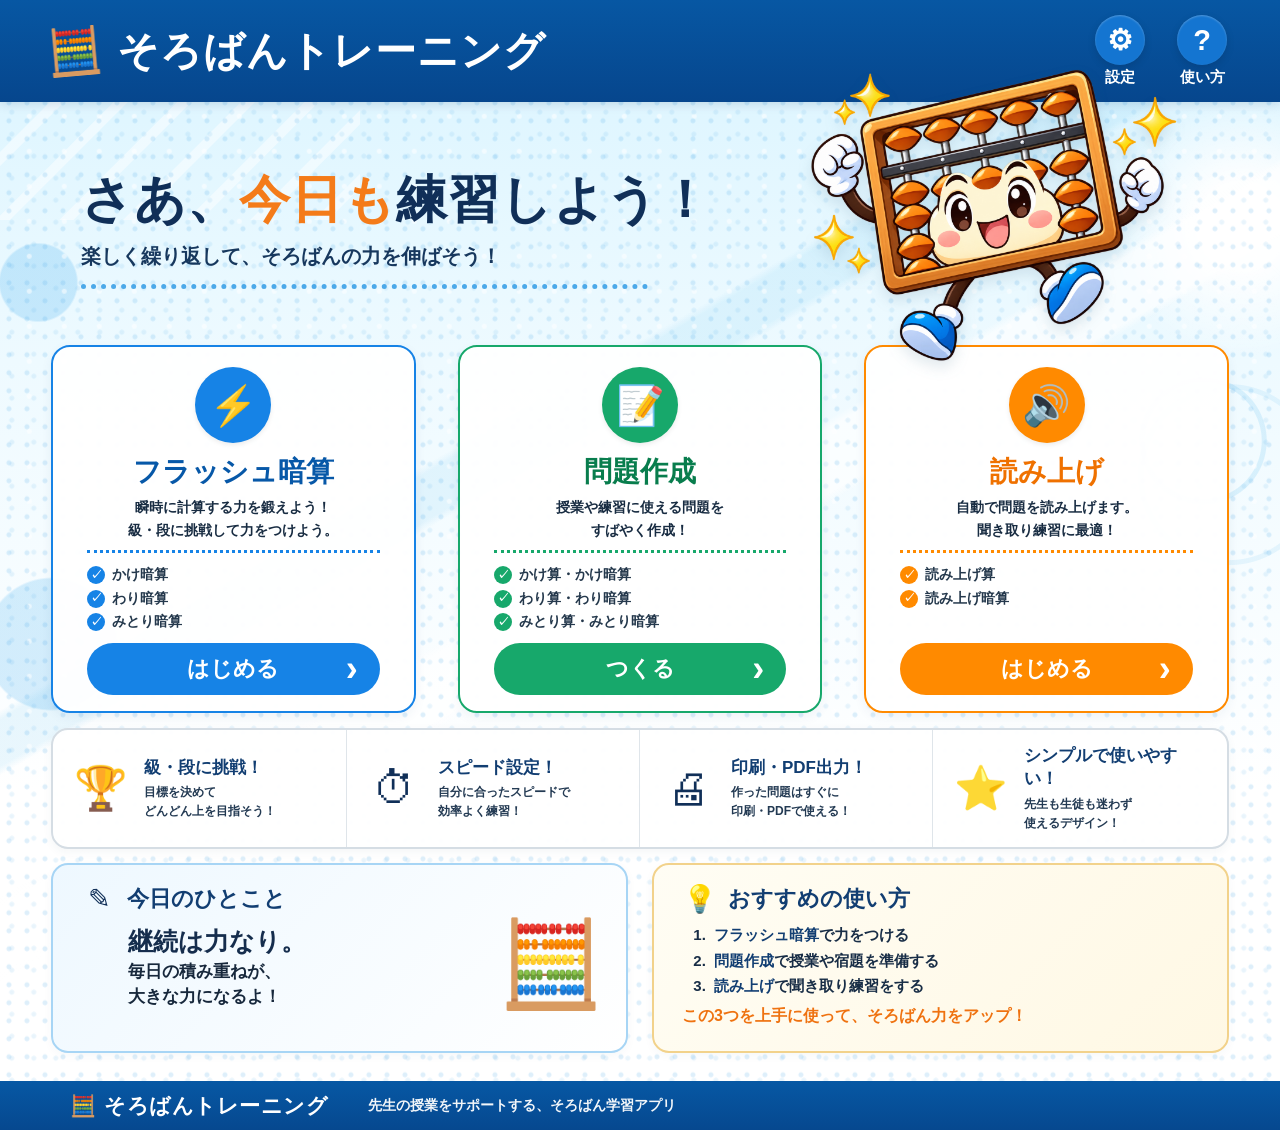
==== commit a5ca9974: "順番の修正（かけ算→わり算→みとり算）" ====
--- a/index.html
+++ b/index.html
@@ -118,9 +118,9 @@
         </p>
 
         <ul class="card-features">
-          <li>みとり暗算</li>
           <li>かけ暗算</li>
           <li>わり暗算</li>
+          <li>みとり暗算</li>
         </ul>
 
         <button class="main-card-button"
@@ -148,9 +148,9 @@
         </p>
 
         <ul class="card-features">
-          <li>みとり算・みとり暗算</li>
           <li>かけ算・かけ暗算</li>
           <li>わり算・わり暗算</li>
+          <li>みとり算・みとり暗算</li>
         </ul>
 
         <button class="main-card-button"
@@ -342,6 +342,57 @@
 
     <div class="flash-menu-cards">
 
+      <!-- かけ算 -->
+
+      <article class="flash-menu-card kake-menu-card">
+
+        <div class="flash-menu-icon">
+          ×
+        </div>
+
+        <h2>かけ暗算</h2>
+
+        <p>
+          大きな桁のかけ暗算に挑戦
+        </p>
+
+        <button
+          type="button"
+          onclick="selectType('kake')">
+
+          <span>はじめる</span>
+          <span class="arrow">›</span>
+
+        </button>
+
+      </article>
+
+
+      <!-- わり算 -->
+
+      <article class="flash-menu-card wari-menu-card">
+
+        <div class="flash-menu-icon">
+          ÷
+        </div>
+
+        <h2>わり暗算</h2>
+
+        <p>
+          大きな桁のわり暗算に挑戦
+        </p>
+
+        <button
+          type="button"
+          onclick="selectType('wari')">
+
+          <span>はじめる</span>
+          <span class="arrow">›</span>
+
+        </button>
+
+      </article>
+
 
       <!-- みとり算 -->
 
@@ -360,58 +411,6 @@
         <button
           type="button"
           onclick="selectType('mitori')">
-
-          <span>はじめる</span>
-          <span class="arrow">›</span>
-
-        </button>
-
-      </article>
-
-
-      <!-- かけ算 -->
-
-      <article class="flash-menu-card kake-menu-card">
-
-        <div class="flash-menu-icon">
-          ×
-        </div>
-
-        <h2>かけ暗算</h2>
-
-        <p>
-          大きな桁のかけ暗算に挑戦
-        </p>
-
-        <button
-          type="button"
-          onclick="selectType('kake')">
-
-          <span>はじめる</span>
-          <span class="arrow">›</span>
-
-        </button>
-
-      </article>
-
-
-      <!-- わり算 -->
-
-      <article class="flash-menu-card wari-menu-card">
-
-        <div class="flash-menu-icon">
-          ÷
-        </div>
-
-        <h2>わり暗算</h2>
-
-        <p>
-          大きな桁のわり暗算に挑戦
-        </p>
-
-        <button
-          type="button"
-          onclick="selectType('wari')">
 
           <span>はじめる</span>
           <span class="arrow">›</span>
--- a/css/flash/flash-app.css
+++ b/css/flash/flash-app.css
@@ -549,12 +549,19 @@
   margin-bottom: 8px;
 }
 
+
 .answer-result-number {
-  font-size: clamp(22px, 5vw, 34px);
+  font-family: "Soloburn", monospace;
+  font-size: var(--result-font-size, 30px);
   font-weight: 700;
   line-height: 1.25;
-  overflow-wrap: anywhere;
+  white-space: nowrap;
+  overflow: hidden;
+  text-overflow: clip;
   font-variant-numeric: tabular-nums;
+  letter-spacing: 0;
+  width: 100%;
+  box-sizing: border-box;
 }
 
 .answer-result-status {
--- a/css/problem/problem-print.css
+++ b/css/problem/problem-print.css
@@ -695,86 +695,4 @@
     font-size: 15px;
   }
 
-}
-
-/* =========================================================
-   わり算専用カラー（オレンジ）
-========================================================= */
-
-/* メイン設定パネル */
-.wari-problem-create-panel {
-  background: #fff7ed;
-  border-color: #f97316;
-}
-
-/* 見出し */
-.wari-problem-create-panel .problem-create-heading {
-  color: #9a3412;
-}
-
-/* 問題ごとのカード */
-.wari-problem-create-panel .kake-individual-problem-block {
-  border-color: #fed7aa;
-}
-
-/* 入力欄 */
-.wari-problem-create-panel .problem-form-input,
-.wari-problem-create-panel .problem-form-select {
-  border-color: #fed7aa;
-}
-
-/* 入力欄のフォーカス */
-.wari-problem-create-panel .problem-form-input:focus,
-.wari-problem-create-panel .problem-form-select:focus {
-  border-color: #f97316;
-  box-shadow: 0 0 0 3px rgba(249, 115, 22, 0.12);
-}
-
-/* 問題数ボタン */
-.wari-problem-create-panel .problem-count-button,
-.wari-problem-create-panel .problem-sheet-count-button {
-  border-color: #fed7aa;
-}
-
-/* 問題数ボタンのホバー */
-.wari-problem-create-panel .problem-count-button:hover,
-.wari-problem-create-panel .problem-sheet-count-button:hover {
-  border-color: #f97316;
-}
-
-/* 選択中の問題数ボタン */
-.wari-problem-create-panel .problem-count-button.selected,
-.wari-problem-create-panel .problem-sheet-count-button.selected {
-  background: #f97316;
-  border-color: #f97316;
-  color: #ffffff;
-}
-
-/* 区間設定 */
-.wari-problem-create-panel .problem-section {
-  border-color: #fed7aa;
-}
-
-/* 区間見出し */
-.wari-problem-create-panel .problem-section-title {
-  color: #9a3412;
-}
-
-/* 区間追加ボタン */
-.wari-problem-create-panel .problem-add-section-button {
-  border-color: #f97316;
-  color: #ea580c;
-}
-
-.wari-problem-create-panel .problem-add-section-button:hover {
-  background: #ffedd5;
-}
-
-/* 設定コピー */
-.wari-problem-create-panel .problem-copy-settings-button {
-  background: #ea580c;
-}
-
-.wari-problem-create-panel .problem-copy-settings-button:hover {
-  background: #c2410c;
-}
+}
--- a/css/problem/problem-create.css
+++ b/css/problem/problem-create.css
@@ -5,9 +5,14 @@
 .problem-create-panel {
   margin-top: 22px;
   padding: 24px;
-  background: #f8fbff;
-  border: 2px solid #1683e6;
+  background: #fff7ed;
+  border: 2px solid #f97316;
   border-radius: 16px;
+}
+
+/* みとり算の問題ごとのカード枠線 */
+.problem-create-panel:not(.kake-problem-create-panel):not(.wari-problem-create-panel) .individual-problem-block {
+  border-color: #fed7aa;
 }
 
 /* =========================================================
@@ -37,7 +42,7 @@
 
 .problem-create-heading {
   margin: 0 0 18px;
-  color: #123e72;
+  color: #9a3412;
   font-size: 22px;
   font-weight: 900;
 }
@@ -90,8 +95,8 @@
 .problem-form-input:focus,
 .problem-form-select:focus {
   outline: none;
-  border-color: #1683e6;
-  box-shadow: 0 0 0 3px rgba(22, 131, 230, 0.12);
+  border-color: #f97316;
+  box-shadow: 0 0 0 3px rgba(249, 115, 22, 0.12);
 }
 
 
@@ -141,13 +146,13 @@
 
 .problem-count-button:hover,
 .problem-sheet-count-button:hover {
-  border-color: #1683e6;
+  border-color: #f97316;
 }
 
 .problem-count-button.selected,
 .problem-sheet-count-button.selected {
-  background: #1683e6;
-  border-color: #1683e6;
+  background: #f97316;
+  border-color: #f97316;
   color: #ffffff;
 }
 
@@ -177,8 +182,7 @@
 
 .problem-section-title {
   margin: 0 0 14px;
-
-  color: #123e72;
+  color: #9a3412;
   font-size: 17px;
   font-weight: 900;
 }
@@ -218,21 +222,17 @@
   width: 100%;
   margin-top: 14px;
   padding: 11px 16px;
-
   background: #ffffff;
-
-  border: 2px dashed #1683e6;
+  border: 2px dashed #f97316;
   border-radius: 10px;
-
-  color: #1683e6;
+  color: #f97316;
   font-size: 15px;
   font-weight: 900;
-
   cursor: pointer;
 }
 
 .problem-add-section-button:hover {
-  background: #f0f7ff;
+  background: #ffedd5;
 }
 
 
@@ -296,15 +296,12 @@
   width: min(100%, 420px);
   min-height: 56px;
   padding: 14px 24px;
-
   background: #1683e6;
   border: 2px solid #1683e6;
   border-radius: 12px;
-
   color: #ffffff;
   font-size: 18px;
   font-weight: 900;
-
   cursor: pointer;
 }
 
@@ -761,7 +758,7 @@
   padding: 14px 18px;
   border: none;
   border-radius: 10px;
-  background: #2463a6;
+  background: #ea580c;
   color: #ffffff;
   font-size: 16px;
   font-weight: 700;
@@ -771,7 +768,7 @@
 }
 
 .problem-copy-settings-button:hover {
-  background: #174b83;
+  background: #c2410c;
 }
 
 .problem-copy-settings-button:active {
@@ -779,80 +776,79 @@
 }
 
 /* =========================================================
-   かけ算専用カラー
-   みとり算の青色デザインには影響させない
+   かけ算専用カラー（青）
 ========================================================= */
 
 /* メイン設定パネル */
 .kake-problem-create-panel {
-  background: #f0fdf4;
-  border-color: #16a34a;
+  background: #eff6ff;
+  border-color: #2563eb;
 }
 
 /* 見出し */
 .kake-problem-create-panel .problem-create-heading {
-  color: #166534;
+  color: #1e40af;
 }
 
 /* 問題ごとのカード */
 .kake-problem-create-panel .kake-individual-problem-block {
-  border-color: #bbf7d0;
+  border-color: #bfdbfe;
 }
 
 /* 入力欄 */
 .kake-problem-create-panel .problem-form-input,
 .kake-problem-create-panel .problem-form-select {
-  border-color: #bbf7d0;
+  border-color: #bfdbfe;
 }
 
 /* 入力欄のフォーカス */
 .kake-problem-create-panel .problem-form-input:focus,
 .kake-problem-create-panel .problem-form-select:focus {
-  border-color: #16a34a;
-  box-shadow: 0 0 0 3px rgba(22, 163, 74, 0.12);
+  border-color: #2563eb;
+  box-shadow: 0 0 0 3px rgba(37, 99, 235, 0.12);
 }
 
 /* 問題数ボタン */
 .kake-problem-create-panel .problem-count-button:hover,
 .kake-problem-create-panel .problem-sheet-count-button:hover {
-  border-color: #16a34a;
+  border-color: #2563eb;
 }
 
 /* 選択中の問題数ボタン */
 .kake-problem-create-panel .problem-count-button.selected,
 .kake-problem-create-panel .problem-sheet-count-button.selected {
-  background: #16a34a;
-  border-color: #16a34a;
+  background: #2563eb;
+  border-color: #2563eb;
   color: #ffffff;
 }
 
 /* 区間設定 */
 .kake-problem-create-panel .problem-section {
-  border-color: #bbf7d0;
+  border-color: #bfdbfe;
 }
 
 /* 区間見出し */
 .kake-problem-create-panel .problem-section-title {
-  color: #166534;
+  color: #1e40af;
 }
 
 /* 区間追加ボタン */
 .kake-problem-create-panel .problem-add-section-button {
-  border-color: #16a34a;
-  color: #16a34a;
+  border-color: #2563eb;
+  color: #2563eb;
 }
 
 .kake-problem-create-panel .problem-add-section-button:hover {
-  background: #dcfce7;
+  background: #dbeafe;
 }
 
 /* 設定コピー */
 .kake-problem-create-panel .problem-copy-settings-button {
-  background: #15803d;
+  background: #1d4ed8;
 }
 
 .kake-problem-create-panel .problem-copy-settings-button:hover {
-  background: #166534;
+  background: #1e40af;
 }
 
 /* 個別確定ボタンの表示を強制 */
@@ -960,43 +956,77 @@
 }
 
 /* =========================================================
-   わり算専用カラー
+   わり算専用カラー（緑）
 ========================================================= */
 
 /* メイン設定パネル */
 .wari-problem-create-panel {
-  background: #fff7ed;
-  border-color: #f97316;
+  background: #f0fdf4;
+  border-color: #16a34a;
+}
+
+/* 問題用紙ごとのカード枠線 */
+.wari-problem-create-panel .kake-individual-problem-block {
+  border-color: #bbf7d0;
 }
 
 /* 見出し */
 .wari-problem-create-panel .problem-create-heading {
-  color: #9a3412;
+  color: #166534;
 }
 
 /* 作成枚数・問題数ボタンのホバー */
 .wari-problem-create-panel .problem-count-button:hover,
 .wari-problem-create-panel .problem-sheet-count-button:hover {
-  border-color: #f97316;
+  border-color: #16a34a;
 }
 
 /* 選択中のボタン */
 .wari-problem-create-panel .problem-count-button.selected,
 .wari-problem-create-panel .problem-sheet-count-button.selected {
-  background: #f97316;
-  border-color: #f97316;
+  background: #16a34a;
+  border-color: #16a34a;
   color: #ffffff;
 }
 
 /* 入力欄 */
 .wari-problem-create-panel .problem-form-input,
 .wari-problem-create-panel .problem-form-select {
-  border-color: #fed7aa;
+  border-color: #bbf7d0;
 }
 
 /* 入力欄のフォーカス */
 .wari-problem-create-panel .problem-form-input:focus,
 .wari-problem-create-panel .problem-form-select:focus {
-  border-color: #f97316;
-  box-shadow: 0 0 0 3px rgba(249, 115, 22, 0.12);
+  border-color: #16a34a;
+  box-shadow: 0 0 0 3px rgba(22, 163, 74, 0.12);
+}
+
+/* 区間設定 */
+.wari-problem-create-panel .problem-section {
+  border-color: #bbf7d0;
+}
+
+/* 区間見出し */
+.wari-problem-create-panel .problem-section-title {
+  color: #166534;
+}
+
+/* 区間追加ボタン */
+.wari-problem-create-panel .problem-add-section-button {
+  border-color: #16a34a;
+  color: #16a34a;
+}
+
+.wari-problem-create-panel .problem-add-section-button:hover {
+  background: #dcfce7;
+}
+
+/* 設定コピー */
+.wari-problem-create-panel .problem-copy-settings-button {
+  background: #15803d;
+}
+
+.wari-problem-create-panel .problem-copy-settings-button:hover {
+  background: #166534;
 }
